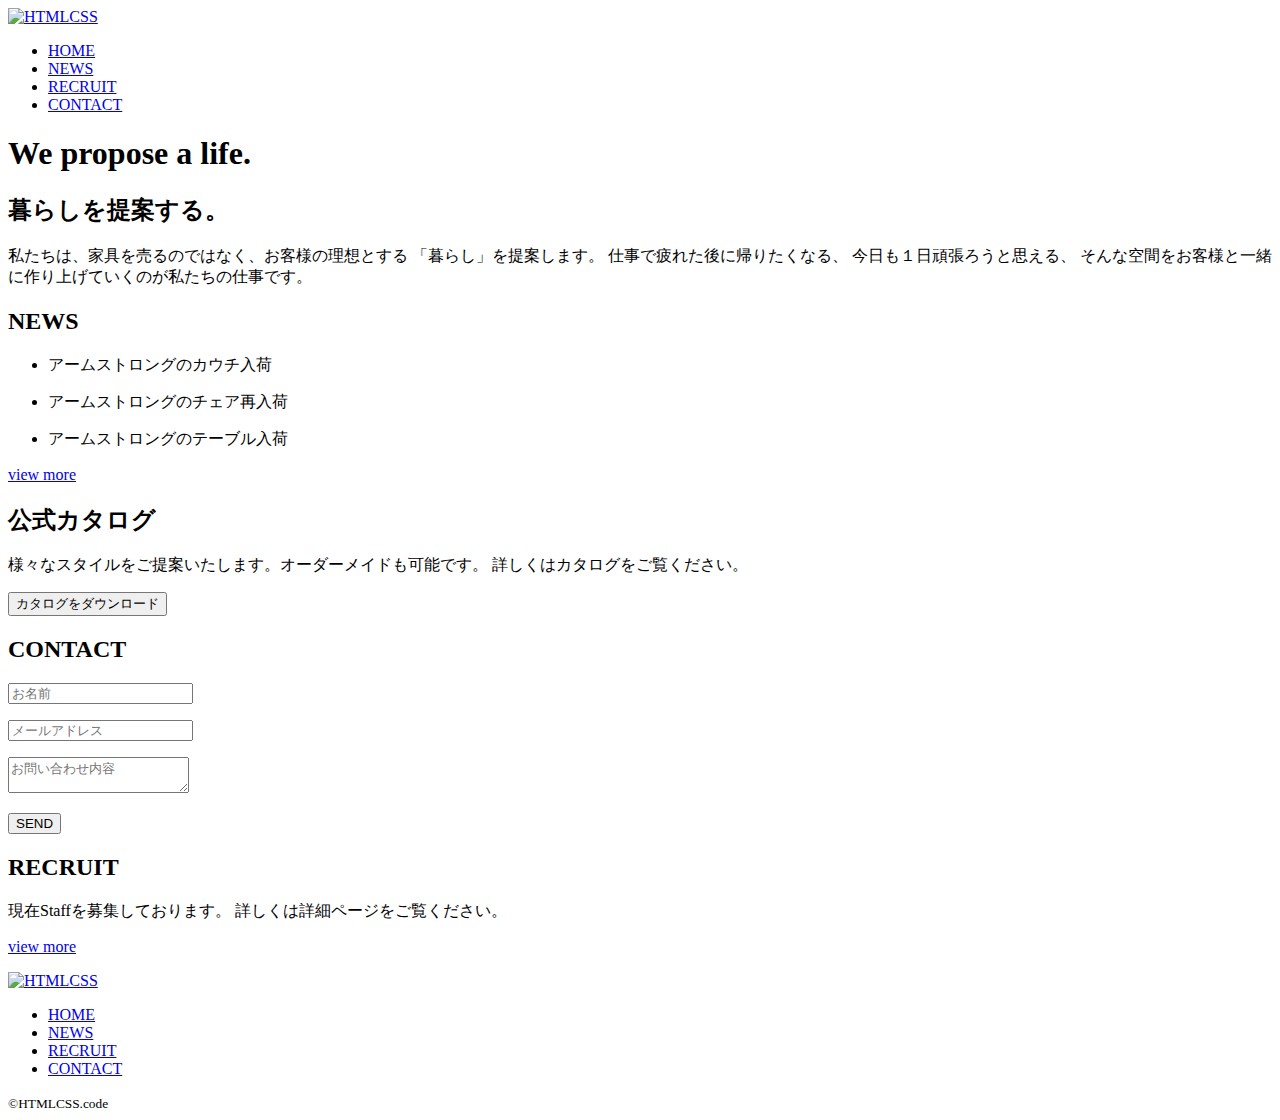
==== kaguya/index.html @ a5794cd5 "h1を含むsectionの追加、classの追加" ====
<!DOCTYPE html>
<html lang="ja">

<head>
    <meta charset="UTF-8">
    <meta name="viewport" content="width=device-width, initial-scale=1.0">
    <meta name="description" content="HTMLCSS、Homeページ、We propose a life.暮らしを提案する。">
    <title>家具屋-Home</title>
    <link rel="stylesheet" href="reset.css">
    <link rel="stylesheet" href="style.css">
    <link href="https://fonts.googleapis.com/css2?family=Noto+Sans+JP:wght@100;300;400;500;700;900&display=swap"
        rel="stylesheet">
</head>

<body>
    <header>
        <div class="header">
            <a href="index.html"><img src="images/logo_header.png" alt="HTMLCSS"
                    srcset="images/logo_header.png 1x, images/logo_header@2x.png 2x"></a>
            <ul>
                <li class="here"><a href="index.html">HOME</a></li>
                <li><a href="news/index.html">NEWS</a></li>
                <li><a href="recruit/index.html">RECRUIT</a></li>
                <li><a href="contact/index.html">CONTACT</a></li>
            </ul>
        </div><!-- /.header -->
    </header>
    <main class="home-main">
        <section class="container">
            <h1 class="home-title">We propose a life.</h1>
            <div class="home-div-main">
                <section class="concept home-section">
                    <h2>暮らしを提案する。</h2>
                    <p>
                        私たちは、家具を売るのではなく、お客様の理想とする
                        「暮らし」を提案します。
                        仕事で疲れた後に帰りたくなる、
                        今日も１日頑張ろうと思える、
                        そんな空間をお客様と一緒に作り上げていくのが私たちの仕事です。
                    </p>
                </section>
                <section class="news home-section">
                    <h2>NEWS</h2>
                    <ul>
                        <li class="couch">
                            <p>アームストロングのカウチ入荷</p>
                        </li>
                        <li class="sofa">
                            <p>アームストロングのチェア再入荷</p>
                        </li>
                        <li class="table">
                            <p>アームストロングのテーブル入荷</p>
                        </li>
                    </ul>
                    <p class="view"><a href="news/index.html">view more</a></p>
                </section>
                <section class="catalog home-section">
                    <h2>公式カタログ</h2>
                    <p>
                        様々なスタイルをご提案いたします。オーダーメイドも可能です。
                        詳しくはカタログをご覧ください。
                    </p>
                    <button class="btn download">カタログをダウンロード</button>
                </section>
                <section class="contact home-section">
                    <h2>CONTACT</h2>
                    <form action="#" method="post">
                        <p><input type="text" name="name" placeholder="お名前" class="input input-1line"></p>
                        <p><input type="email" name="email" placeholder="メールアドレス" class="input input-1line"></p>
                        <p><textarea name="comment" id="comment" placeholder="お問い合わせ内容"
                                class="input textarea"></textarea></p>
                        <p><input type="submit" name="submit" value="SEND" class="btn input-send"></p>
                    </form>
                </section>
                <section class="recruit home-section">
                    <h2>RECRUIT</h2>
                    <p>
                        現在Staffを募集しております。
                        詳しくは詳細ページをご覧ください。
                    </p>
                    <p class="view"><a href="recruit/index.html">view more</a></p>
                </section>
            </div><!-- /.main -->
        </section>
    </main>
    <footer>
        <div class="footer">
            <div class="footer-inner">
                <a href="index.html"><img src="images/logo_footer.png" alt="HTMLCSS"
                        srcset="images/logo_footer.png 1x, images/logo_footer@2x.png 2x"></a>
                <ul>
                    <li><a href="index.html">HOME</a></li>
                    <li><a href="news/index.html">NEWS</a></li>
                    <li><a href="recruit/index.html">RECRUIT</a></li>
                    <li><a href="contact/index.html">CONTACT</a></li>
                </ul>
            </div>
            <div class="copyright">
                <small>&copy;HTMLCSS.code</small>
            </div>
        </div><!-- /.footer -->
    </footer>
</body>

</html>
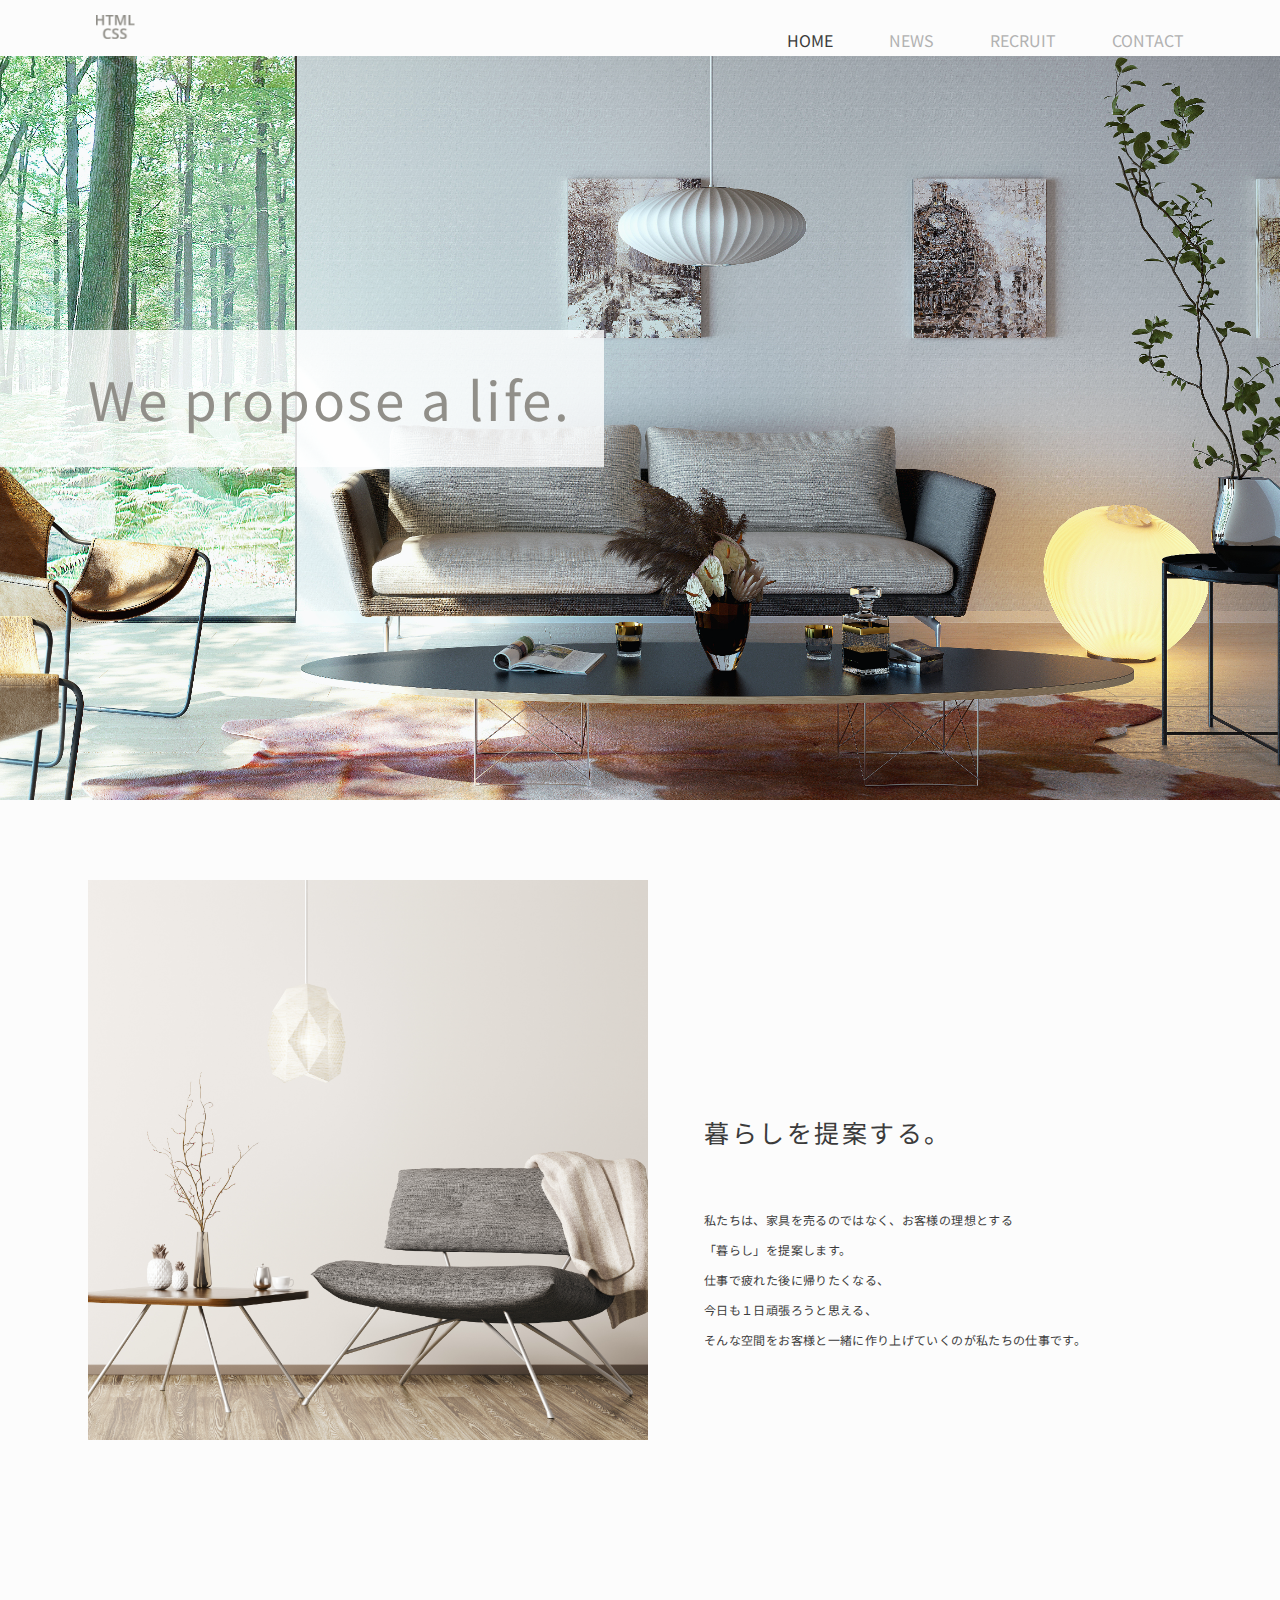
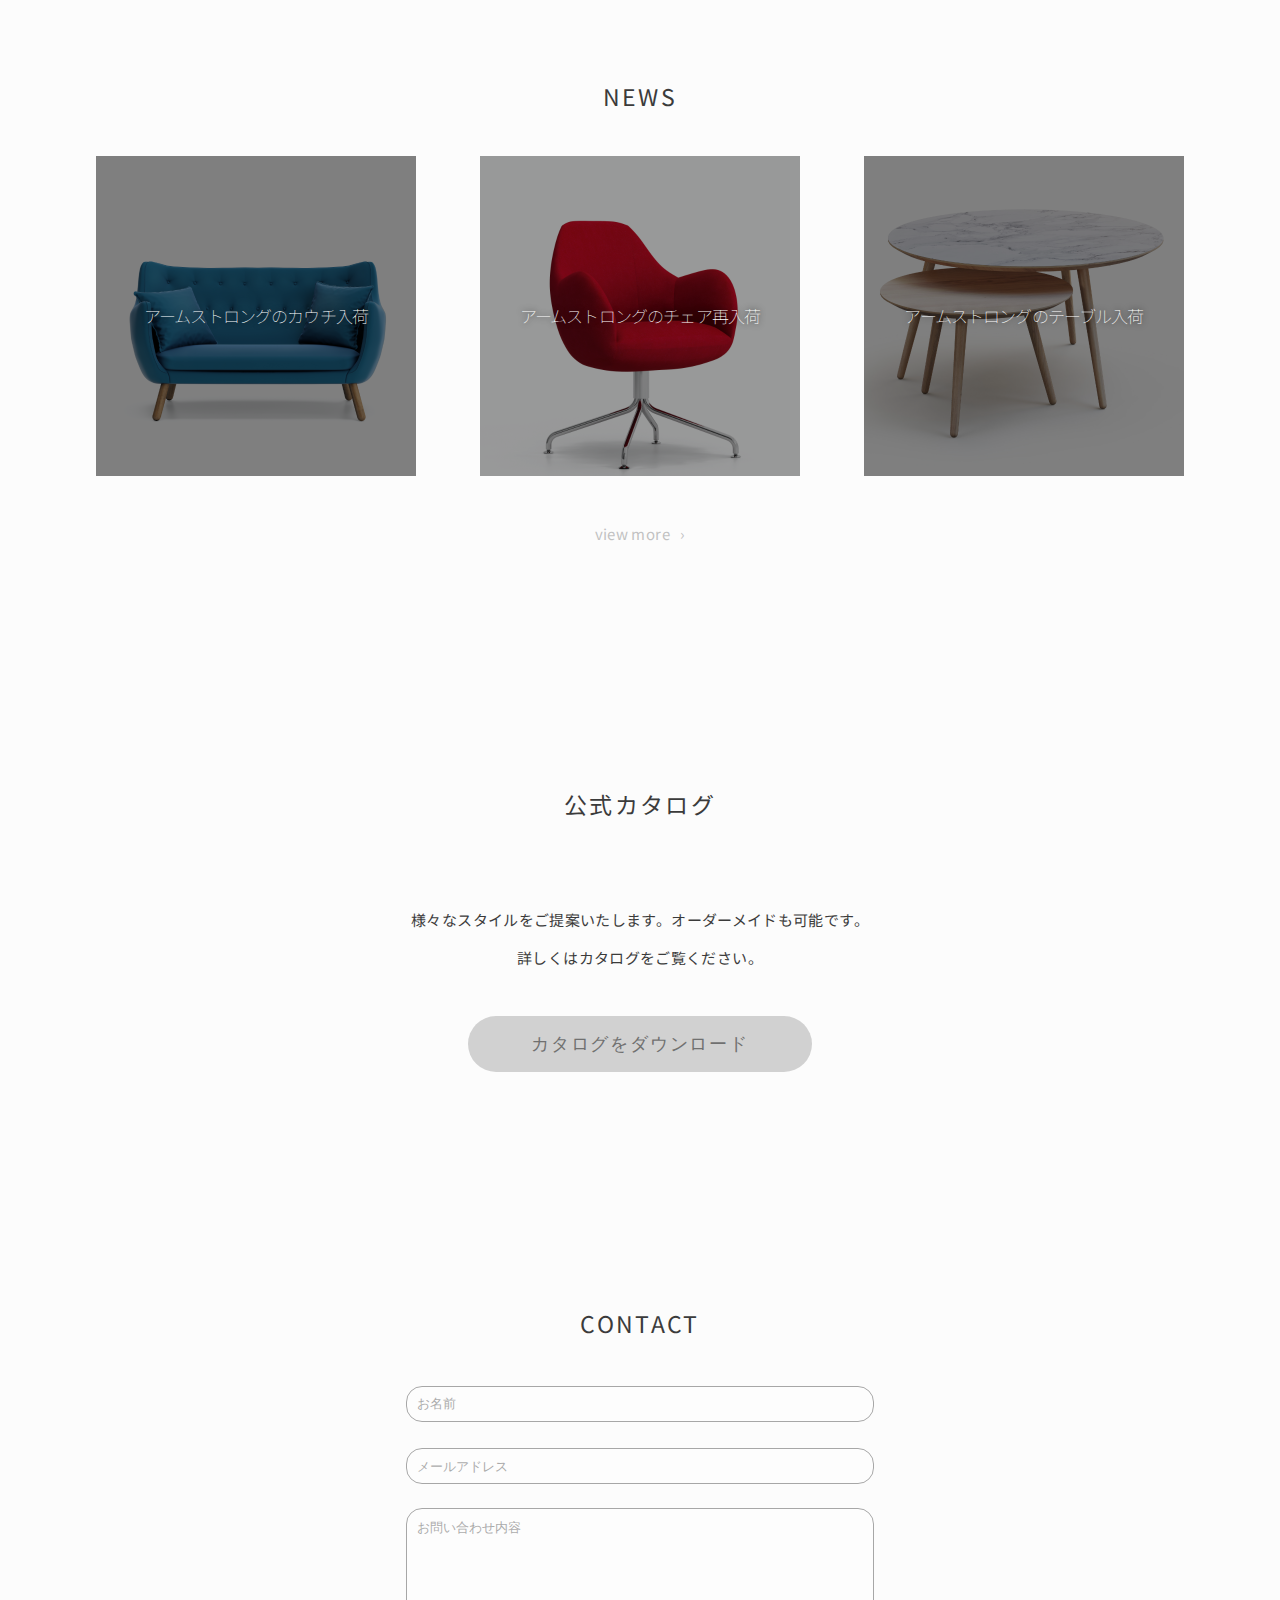
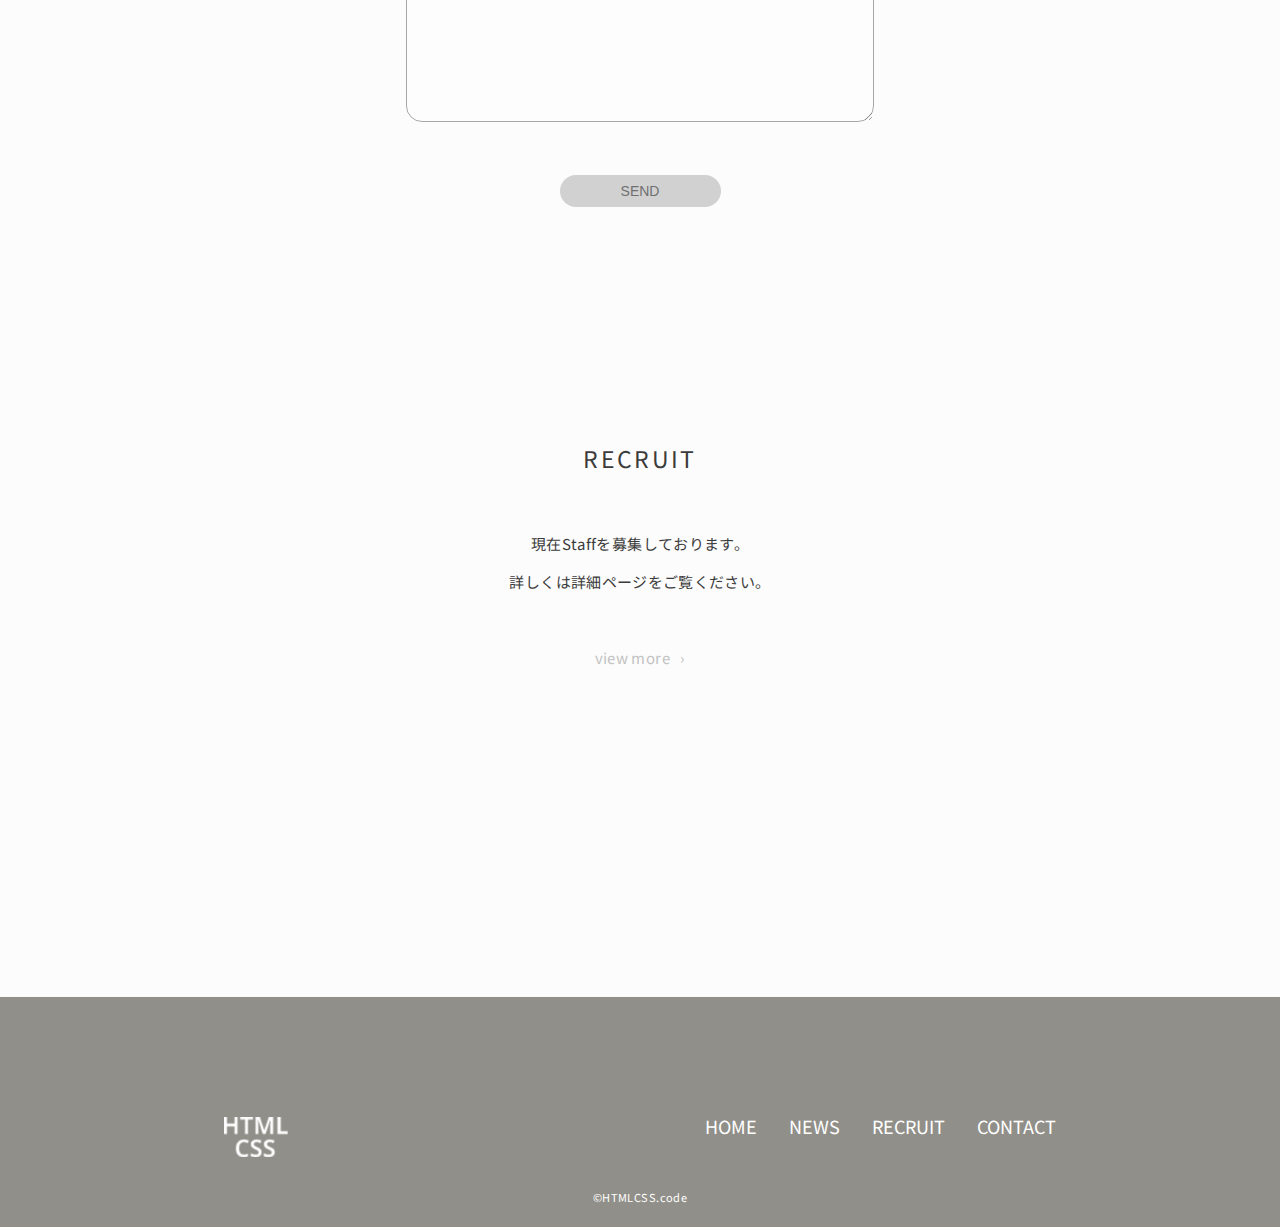
==== commit 5faff848: "btnのhober追加、sectionタグの変更" ====
--- a/kaguya/index.html
+++ b/kaguya/index.html
@@ -2,21 +2,21 @@
 <html lang="ja">
 
 <head>
-    <meta charset="UTF-8">
-    <meta name="viewport" content="width=device-width, initial-scale=1.0">
-    <meta name="description" content="HTMLCSS、Homeページ、We propose a life.暮らしを提案する。">
+    <meta charset="UTF-8"/>
+    <meta name="viewport" content="width=device-width, initial-scale=1.0" />
+    <meta name="description" content="HTMLCSS、Homeページ、We propose a life.暮らしを提案する。" />
     <title>家具屋-Home</title>
-    <link rel="stylesheet" href="reset.css">
-    <link rel="stylesheet" href="style.css">
+    <link rel="stylesheet" href="reset.css" />
+    <link rel="stylesheet" href="style.css" />
     <link href="https://fonts.googleapis.com/css2?family=Noto+Sans+JP:wght@100;300;400;500;700;900&display=swap"
-        rel="stylesheet">
+        rel="stylesheet" />
 </head>
 
 <body>
     <header>
         <div class="header">
             <a href="index.html"><img src="images/logo_header.png" alt="HTMLCSS"
-                    srcset="images/logo_header.png 1x, images/logo_header@2x.png 2x"></a>
+                    srcset="images/logo_header.png 1x, images/logo_header@2x.png 2x" /></a>
             <ul>
                 <li class="here"><a href="index.html">HOME</a></li>
                 <li><a href="news/index.html">NEWS</a></li>
@@ -25,8 +25,8 @@
             </ul>
         </div><!-- /.header -->
     </header>
-    <main class="home-main">
-        <section class="container">
+    <main class="main home-main">
+        <div class="container">
             <h1 class="home-title">We propose a life.</h1>
             <div class="home-div-main">
                 <section class="concept home-section">
@@ -45,7 +45,7 @@
                         <li class="couch">
                             <p>アームストロングのカウチ入荷</p>
                         </li>
-                        <li class="sofa">
+                        <li class="chair">
                             <p>アームストロングのチェア再入荷</p>
                         </li>
                         <li class="table">
@@ -65,11 +65,11 @@
                 <section class="contact home-section">
                     <h2>CONTACT</h2>
                     <form action="#" method="post">
-                        <p><input type="text" name="name" placeholder="お名前" class="input input-1line"></p>
-                        <p><input type="email" name="email" placeholder="メールアドレス" class="input input-1line"></p>
+                        <p><input type="text" name="name" placeholder="お名前" class="input input-1line" /></p>
+                        <p><input type="email" name="email" placeholder="メールアドレス" class="input input-1line" /></p>
                         <p><textarea name="comment" id="comment" placeholder="お問い合わせ内容"
                                 class="input textarea"></textarea></p>
-                        <p><input type="submit" name="submit" value="SEND" class="btn input-send"></p>
+                        <p><input type="submit" name="submit" value="SEND" class="btn input-send" /></p>
                     </form>
                 </section>
                 <section class="recruit home-section">
@@ -81,13 +81,13 @@
                     <p class="view"><a href="recruit/index.html">view more</a></p>
                 </section>
             </div><!-- /.main -->
-        </section>
+        </div>
     </main>
     <footer>
         <div class="footer">
             <div class="footer-inner">
                 <a href="index.html"><img src="images/logo_footer.png" alt="HTMLCSS"
-                        srcset="images/logo_footer.png 1x, images/logo_footer@2x.png 2x"></a>
+                        srcset="images/logo_footer.png 1x, images/logo_footer@2x.png 2x" /></a>
                 <ul>
                     <li><a href="index.html">HOME</a></li>
                     <li><a href="news/index.html">NEWS</a></li>
--- a/kaguya/style.css
+++ b/kaguya/style.css
@@ -0,0 +1,223 @@
+@charset "utf-8";
+
+html body {
+    font-family: 'Noto Sans JP', sans-serif;
+    background-color: #fcfcfc;
+    color: #3B3B3B;
+}
+main h2 {
+    font-size: 23px;
+    letter-spacing: 2.3px;
+    text-align: center;
+    padding-bottom: 48px;
+}
+a{
+    text-decoration: none;
+    color: #3B3B3B;
+}
+.home-main p {
+    font-size: 15px;
+    letter-spacing: 0.36px;
+    line-height: 2.5em;
+    white-space: pre-line;
+    text-align: center;
+}
+.btn {
+    margin: 0 auto;
+    display: block;
+    margin-top: 40px;
+    background: #D1D1D1;
+    border-radius: 40px;
+    color: #707070;
+    border: 0;
+}
+.btn:hover {
+    color: #fff;
+    background-color: #adadad;
+}
+.container {
+    padding-top: 274px;
+}
+
+/* ========== /共通 ========= */
+
+.header{
+    font-size: 16px;
+    height: 56px;
+    padding: 0 96px;
+    display: flex;
+    justify-content: space-between;
+    align-items: flex-end;
+}
+.header img {
+    padding-bottom: 16px;
+}
+.header ul {
+    display: flex;
+}
+.header li {
+    padding-left: 56px;
+    padding-bottom: 8px;
+}
+.header a {
+    color: #B2B2B2;
+}
+.here a {
+    color: #3B3B3B;
+}
+/* ====== /header ======= */
+
+.home-main {
+    background-image: url(images/home_top.png);
+    background-repeat: no-repeat;
+}
+.main {
+    max-width: 1280px;
+    margin: 0 auto;
+}
+.home-section {
+    padding-bottom: 240px;
+}
+.home-title {
+    font-size: 53px;
+    line-height: 73px;
+    color: #918f89;
+    letter-spacing: 2.65px;
+    background: rgba(255,255,255,0.8);
+    padding: 32px 32px 32px 88px;
+    display: inline-block;
+    margin-bottom: 333px;
+}
+.home-div-main{
+    padding: 80px 88px;
+}
+.concept {
+    background-image: url(images/concept.png);
+    background-size: 560px;
+    background-repeat: no-repeat;
+}
+.concept h2,
+.concept p {
+    padding-left: 616px;
+    text-align: left;
+}
+.concept h2 {
+    font-size: 25px;
+    letter-spacing: 2.5px;
+    padding-top: 240px;
+    padding-bottom: 30px;
+}
+.concept p {
+    font-size: 12px;
+    padding-bottom: 90px;
+}/* /concept */
+.news ul {
+    display: flex;
+    justify-content: center;
+}
+.news li {
+    margin: 0 32px;
+    height: 320px;
+    width: 320px;
+    box-sizing: border-box;    
+    background-size: 320px;
+}
+.couch {
+    background-image: url(images/news01.png);
+}
+.couch p {
+    background: rgba(0, 0, 0, 0.5);
+}
+.chair {
+    background-image: url(images/news02.png);
+}
+.chair p {
+    background: rgba(0, 0, 0, 0.4);
+}
+.table {
+    background-image: url(images/news03.png);
+}
+.table p {
+    background: rgba(0, 0, 0, 0.5);
+}
+.news li p {
+    color: #FFFFFF;
+    font-size: 17px;
+    font-weight: 100;
+    letter-spacing: -0.85px;
+    text-shadow: 0px 0px 6px #000000E0;
+    width: 320px;
+    line-height: 320px;
+    text-align: center;
+}
+
+.view {
+    padding-top: 39px;
+    font-size: 18px;
+    letter-spacing: 0.9px;
+    opacity: 0.3;
+}
+.view a {
+    padding-right: 10px;
+}
+.view::after{
+    content: "›";    
+}
+
+.download {
+    width: 344px;
+    height: 56px;
+    font-size: 18px;
+    letter-spacing: 1.8px;
+}
+.input {
+    width: 454px;
+    border: 1px solid #707070;
+    opacity: 0.6;
+    padding-left: 10px;
+    border-radius: 16px;
+}
+.input-1line{ 
+    height: 32px;
+    margin-bottom: 24px;
+}
+.textarea {
+    height: 200px;
+    padding-top: 10px;
+}
+.input-send {
+    width: 161px;
+    height: 32px;
+    font-size: 14px;
+}
+
+.recruit h2{
+    padding-bottom: 18px;
+}
+
+/* =========== footer ========== */
+.footer {
+    background-color: #918F89;
+    padding: 120px 224px 24px 224px;
+}
+.footer-inner {
+    display: flex;
+    justify-content: space-between;
+}
+.footer ul {
+    display: flex;
+    padding-bottom: 57px;
+}
+.footer li {
+    padding-left: 32px;
+    font-size: 18px;
+}
+.footer li > a {
+    color: #fff;
+}
+.copyright {
+    font-size: 11px;
+    letter-spacing: 0.44px;
+    text-align: center;
+    color: #fff;
+}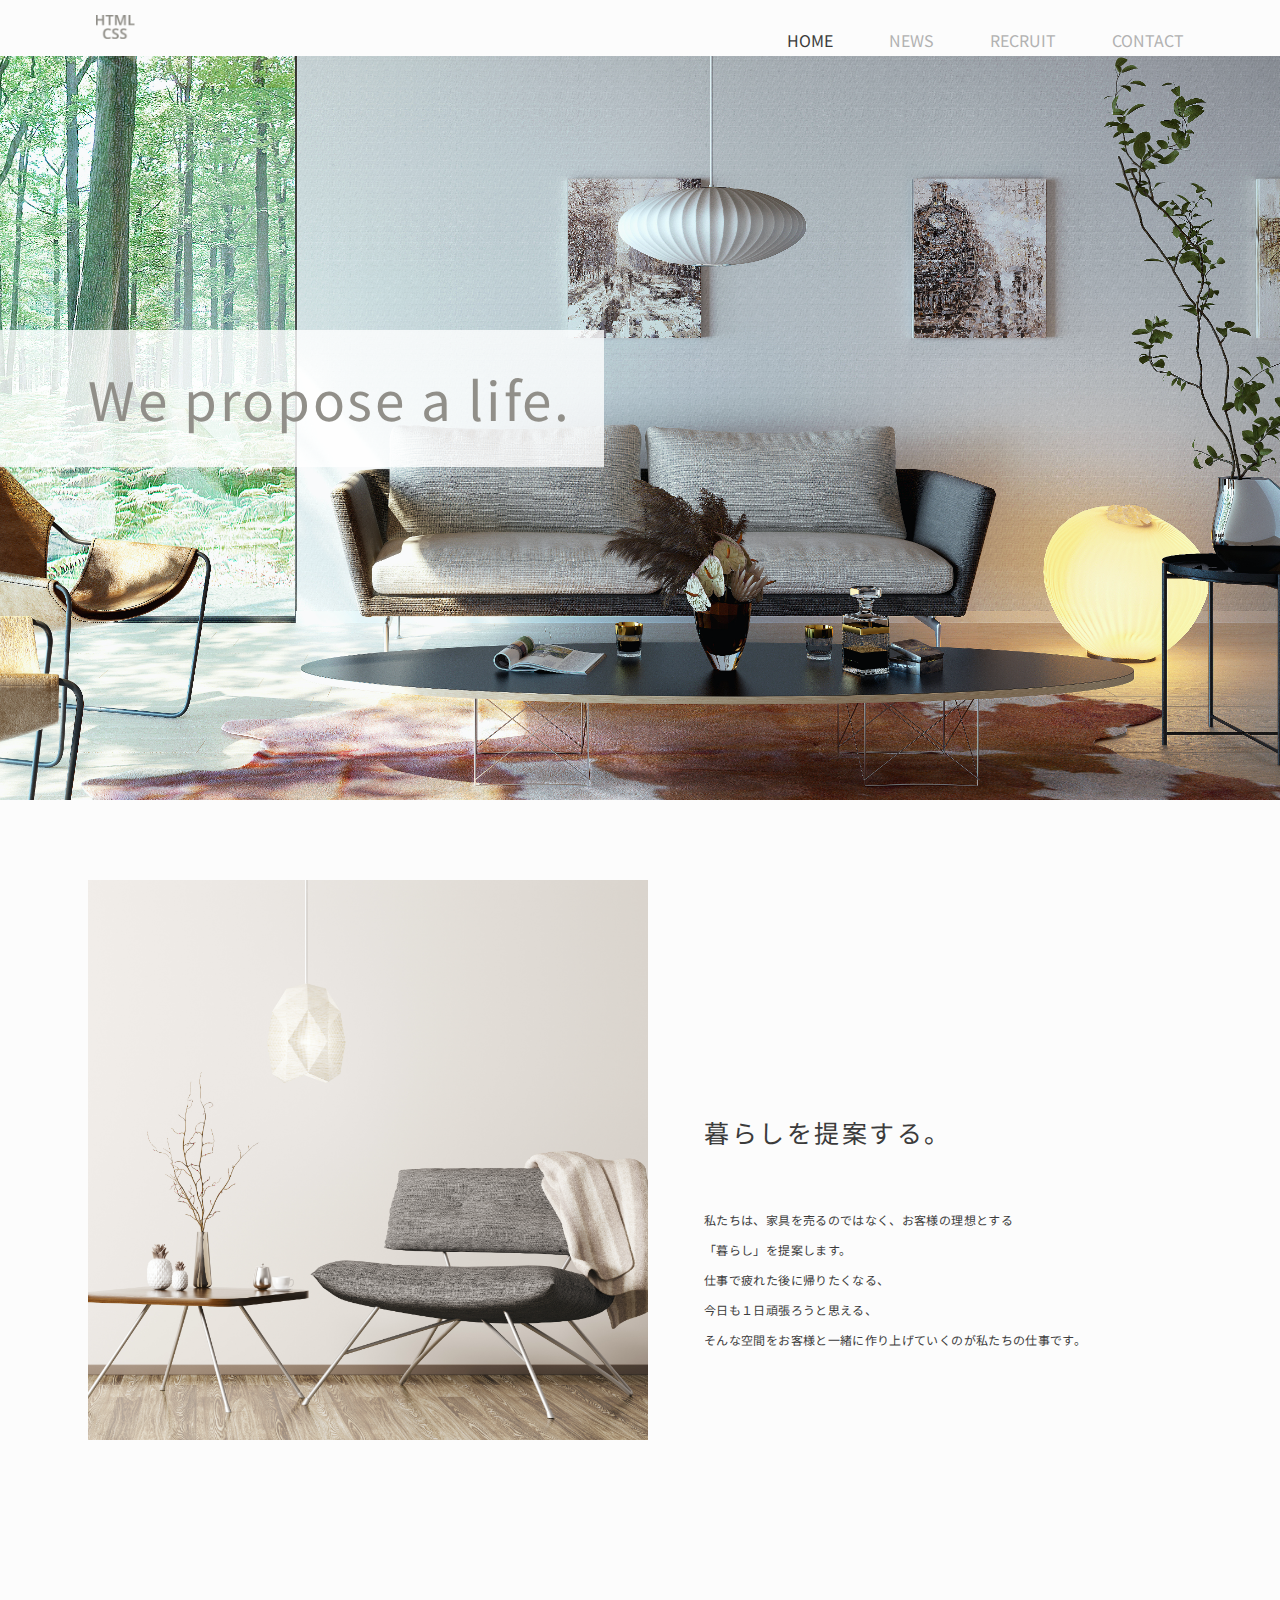
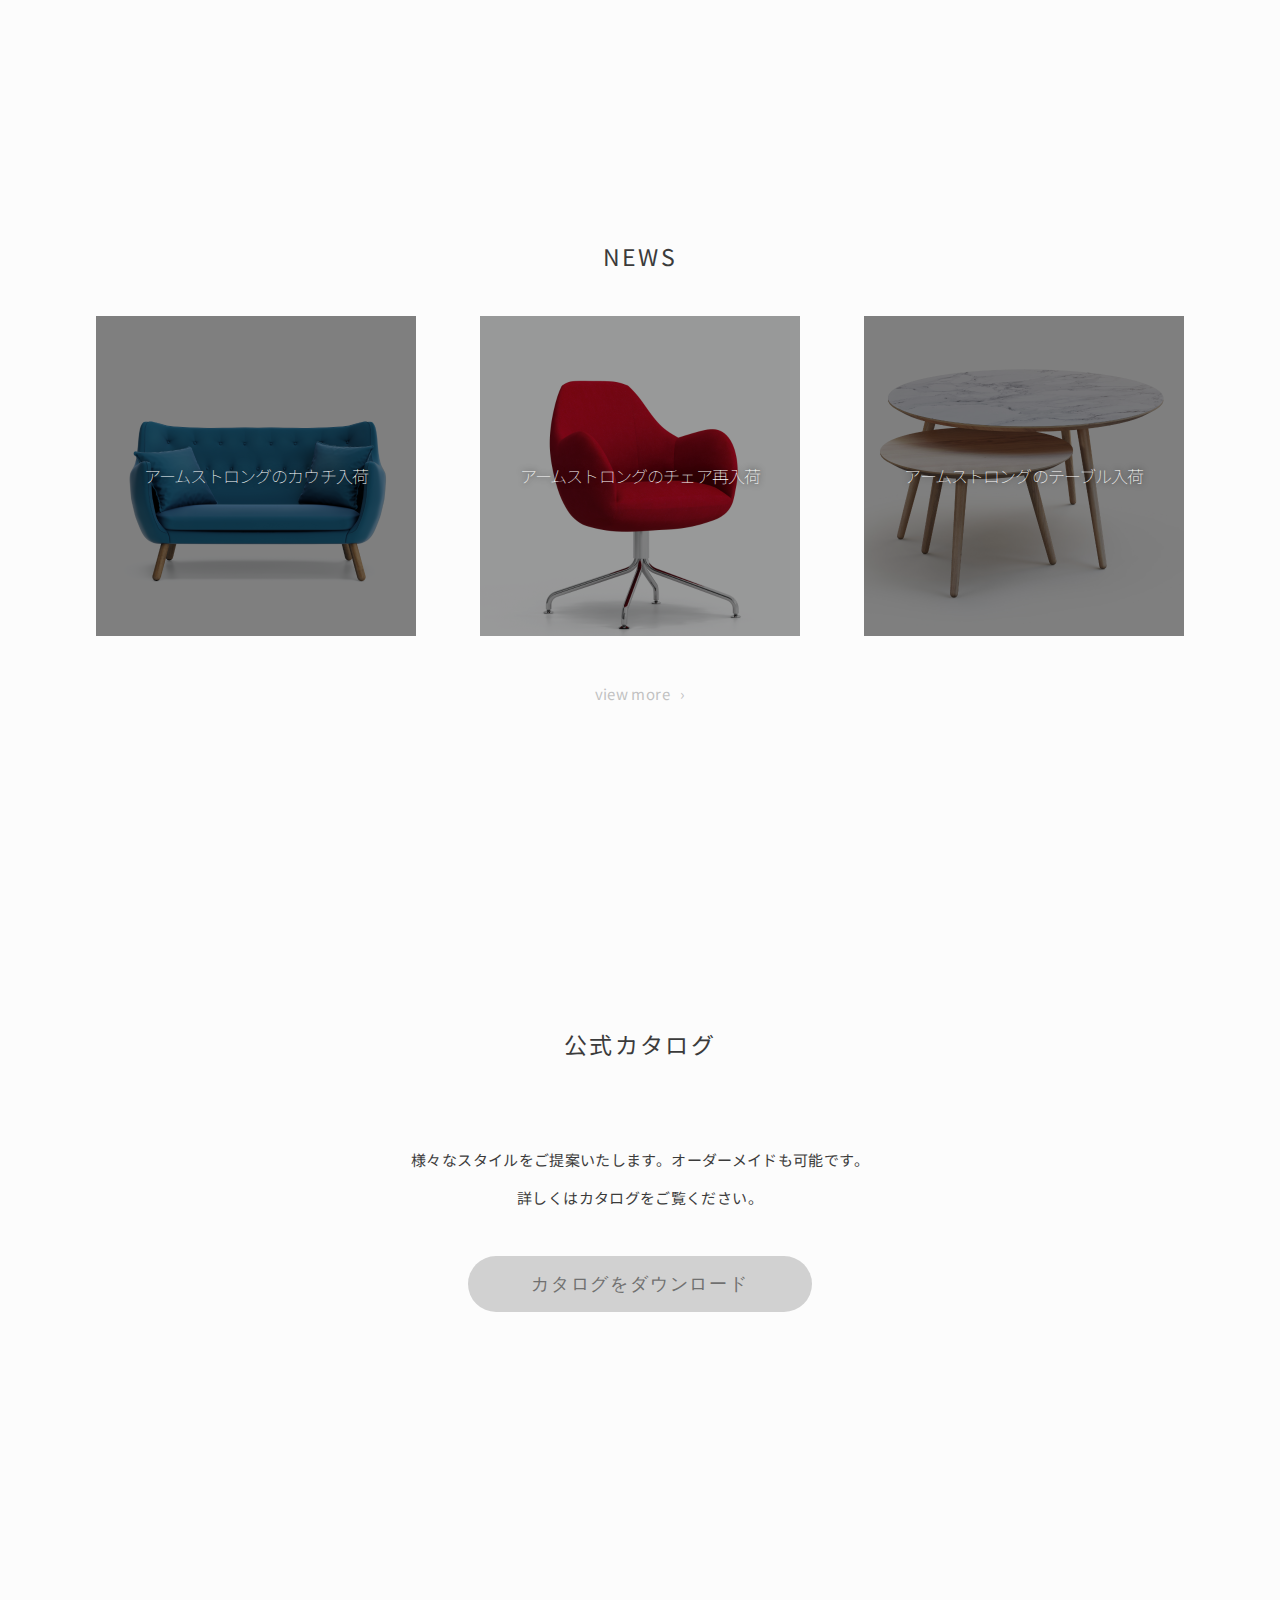
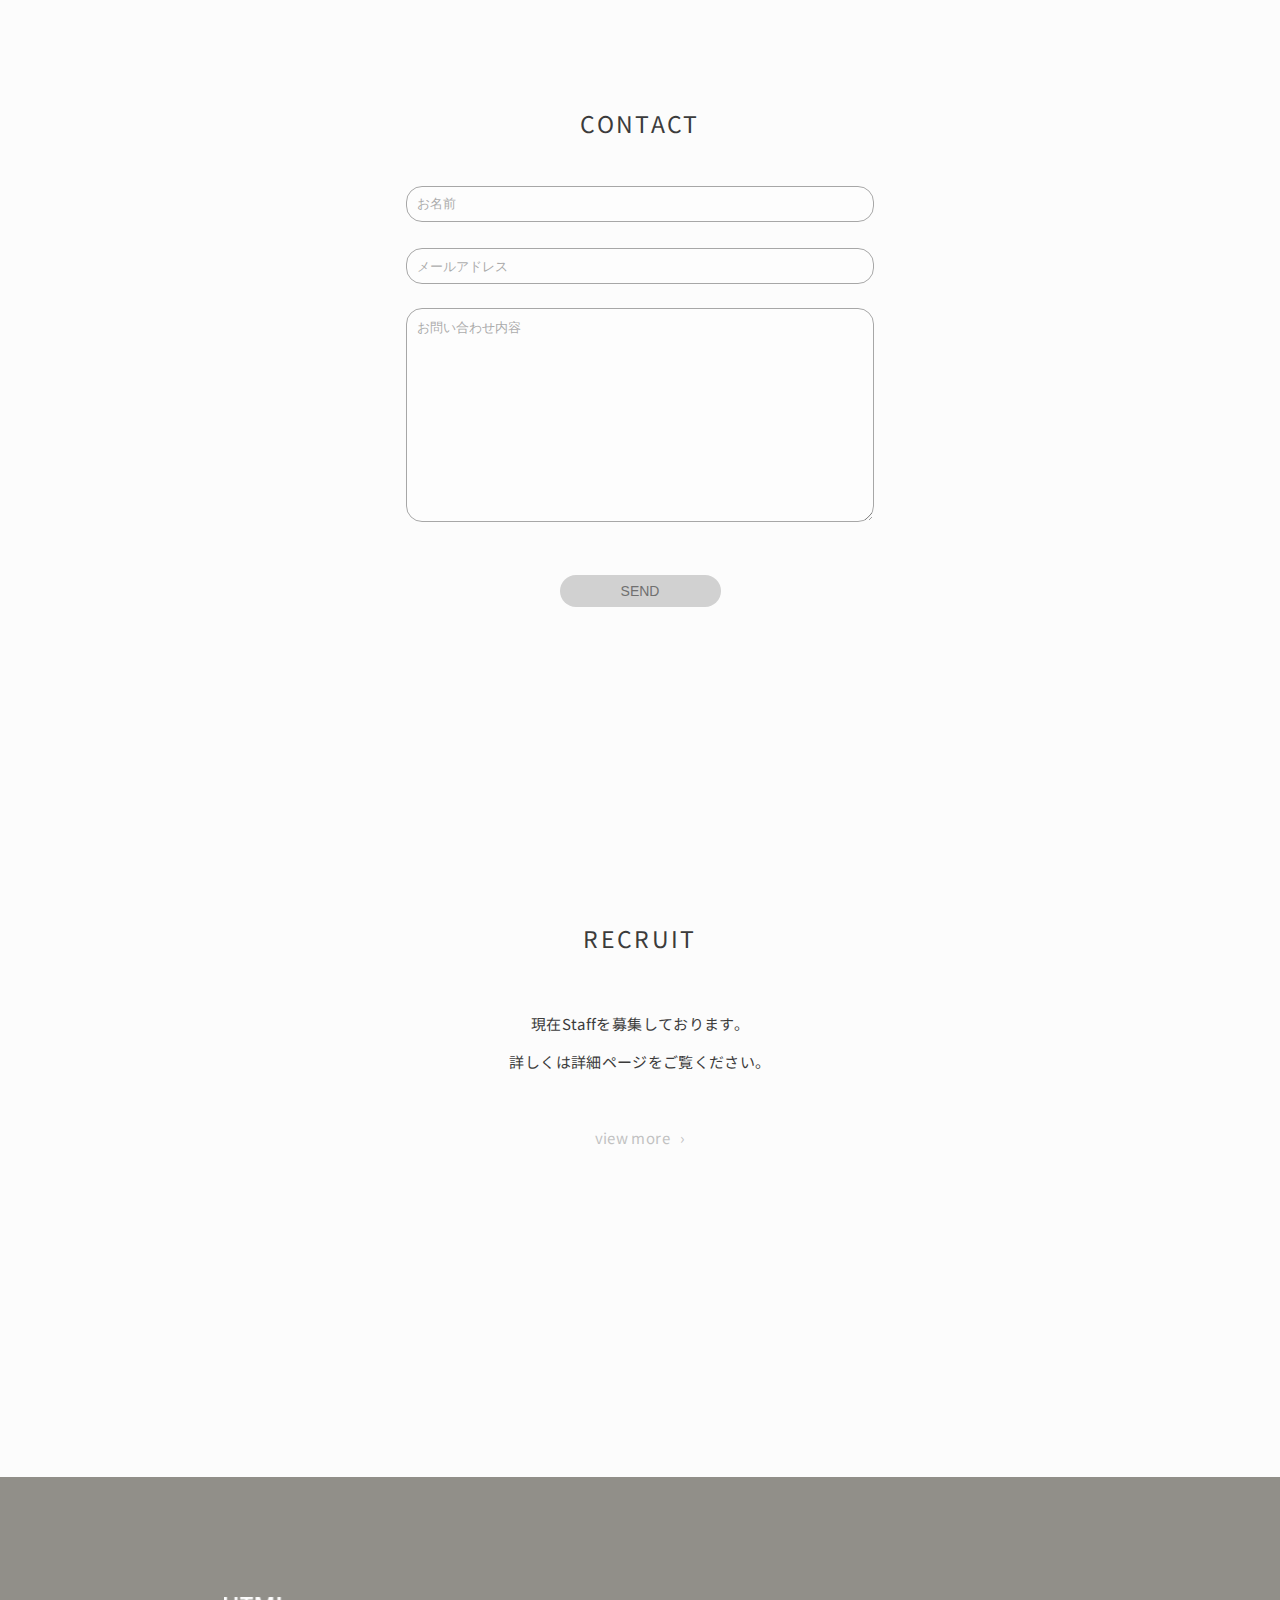
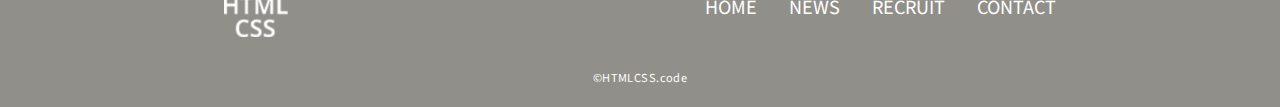
==== commit 2f6b6330: "news,recruit,contactのcss対応" ====
--- a/kaguya/index.html
+++ b/kaguya/index.html
@@ -72,7 +72,7 @@
                         <p><input type="submit" name="submit" value="SEND" class="btn input-send" /></p>
                     </form>
                 </section>
-                <section class="recruit home-section">
+                <section class="home-recruit home-section">
                     <h2>RECRUIT</h2>
                     <p>
                         現在Staffを募集しております。
--- a/kaguya/style.css
+++ b/kaguya/style.css
@@ -71,7 +71,7 @@
     background-image: url(images/home_top.png);
     background-repeat: no-repeat;
 }
-.main {
+main {
     max-width: 1280px;
     margin: 0 auto;
 }
@@ -148,7 +148,6 @@
     text-shadow: 0px 0px 6px #000000E0;
     width: 320px;
     line-height: 320px;
-    text-align: center;
 }
 
 .view {
@@ -190,8 +189,7 @@
     height: 32px;
     font-size: 14px;
 }
-
-.recruit h2{
+.home-recruit h2{
     padding-bottom: 18px;
 }
 
@@ -220,4 +218,90 @@
     letter-spacing: 0.44px;
     text-align: center;
     color: #fff;
-}+}
+
+/* ====== news,recruit,contact ===== */
+.title {
+    height: 456px;
+    font-size: 30px;
+    letter-spacing: 3px;
+    padding: 191px 959px 224px 228px;
+    box-sizing: border-box;
+    color: #918F89;
+    font-weight: 300;
+}
+.news-title {
+    background-image: url(images/news_top.png);
+}
+.recruit-title {
+    background-image: url(images/recruit_top.png);
+}
+.contact-title {
+    background-image: url(images/contact_top.png);
+    color: #FCFCFC;
+}
+.news, .recruit, .contact {
+    text-align: center;
+    padding-top: 160px;
+    padding-bottom: 320px;
+}
+.contact > p {
+    padding-bottom: 72px;
+}
+.recruit h2 {
+    padding-bottom: 32px;
+}
+
+/* ======== recruit-table ======== */
+table {
+    border-collapse: separate;
+    border-radius: 4px;
+    margin: 0 auto;
+    width: 640px;
+}
+th,td {
+    border-bottom: 1px solid #707070;
+    border-right: 1px solid #707070;
+}
+th {
+   width: 144px;
+    background-color: #dcdbd9;
+    vertical-align: middle;
+}
+.top-left {
+        border-radius: 4px 0 0 0; 
+        border-top: 1px solid #707070;
+        border-left:  1px solid #707070;
+    }
+.top-right {
+        border-radius: 0 4px 0 0;
+        border-top: 1px solid #707070;
+    }
+.bottom-left {
+        border-radius: 0 0 0 4px;
+        border-left: 1px solid #707070;
+    }
+.bottom-right {
+        border-radius: 0 0 4px 0;
+    }
+
+td {
+    text-align: left;
+    padding-left: 48px;
+    padding-top: 16px;
+    padding-bottom: 16px;
+}
+table p {
+    font-size: 14px;
+}
+table li {
+    line-height: 23px;
+    font-size: 14px;
+}
+table p:first-of-type {
+    font-size: 16px;
+    padding-bottom: 8px;
+}
+.dot li::before {
+    content: "・";
+}
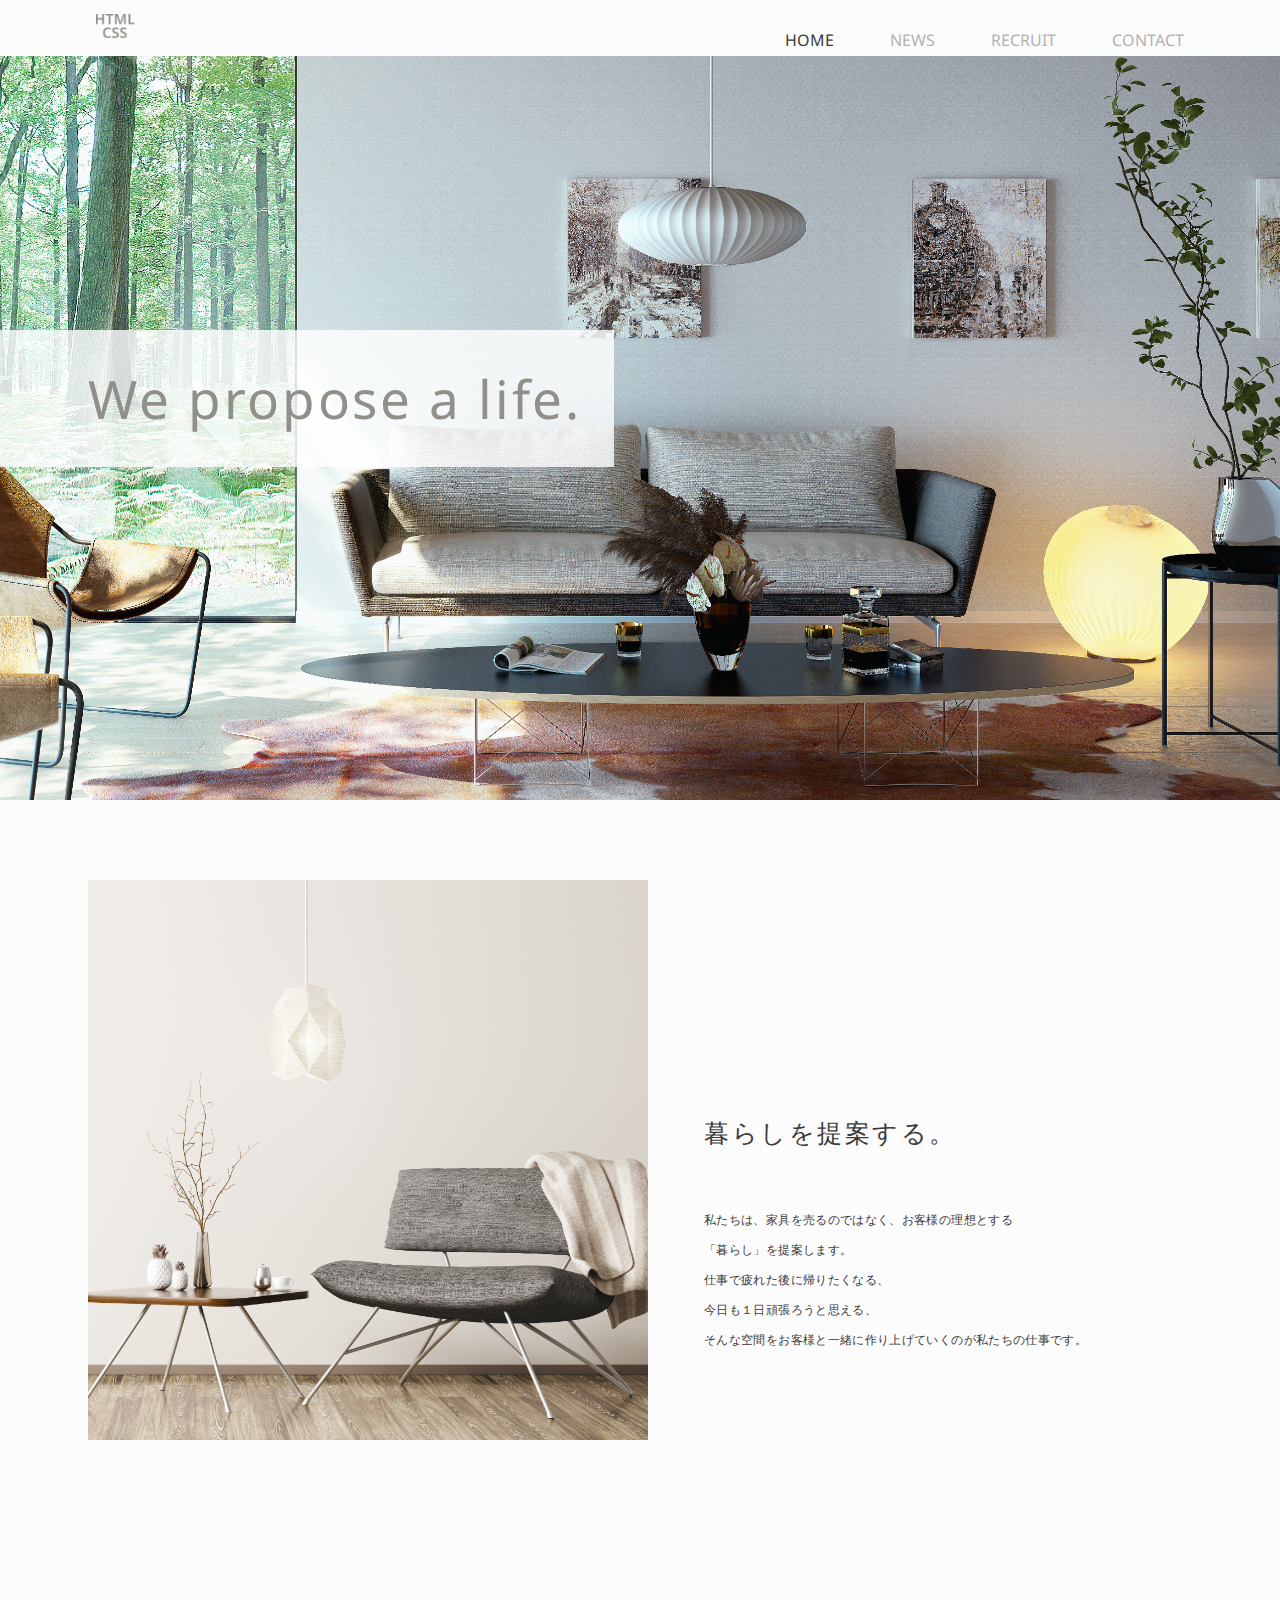
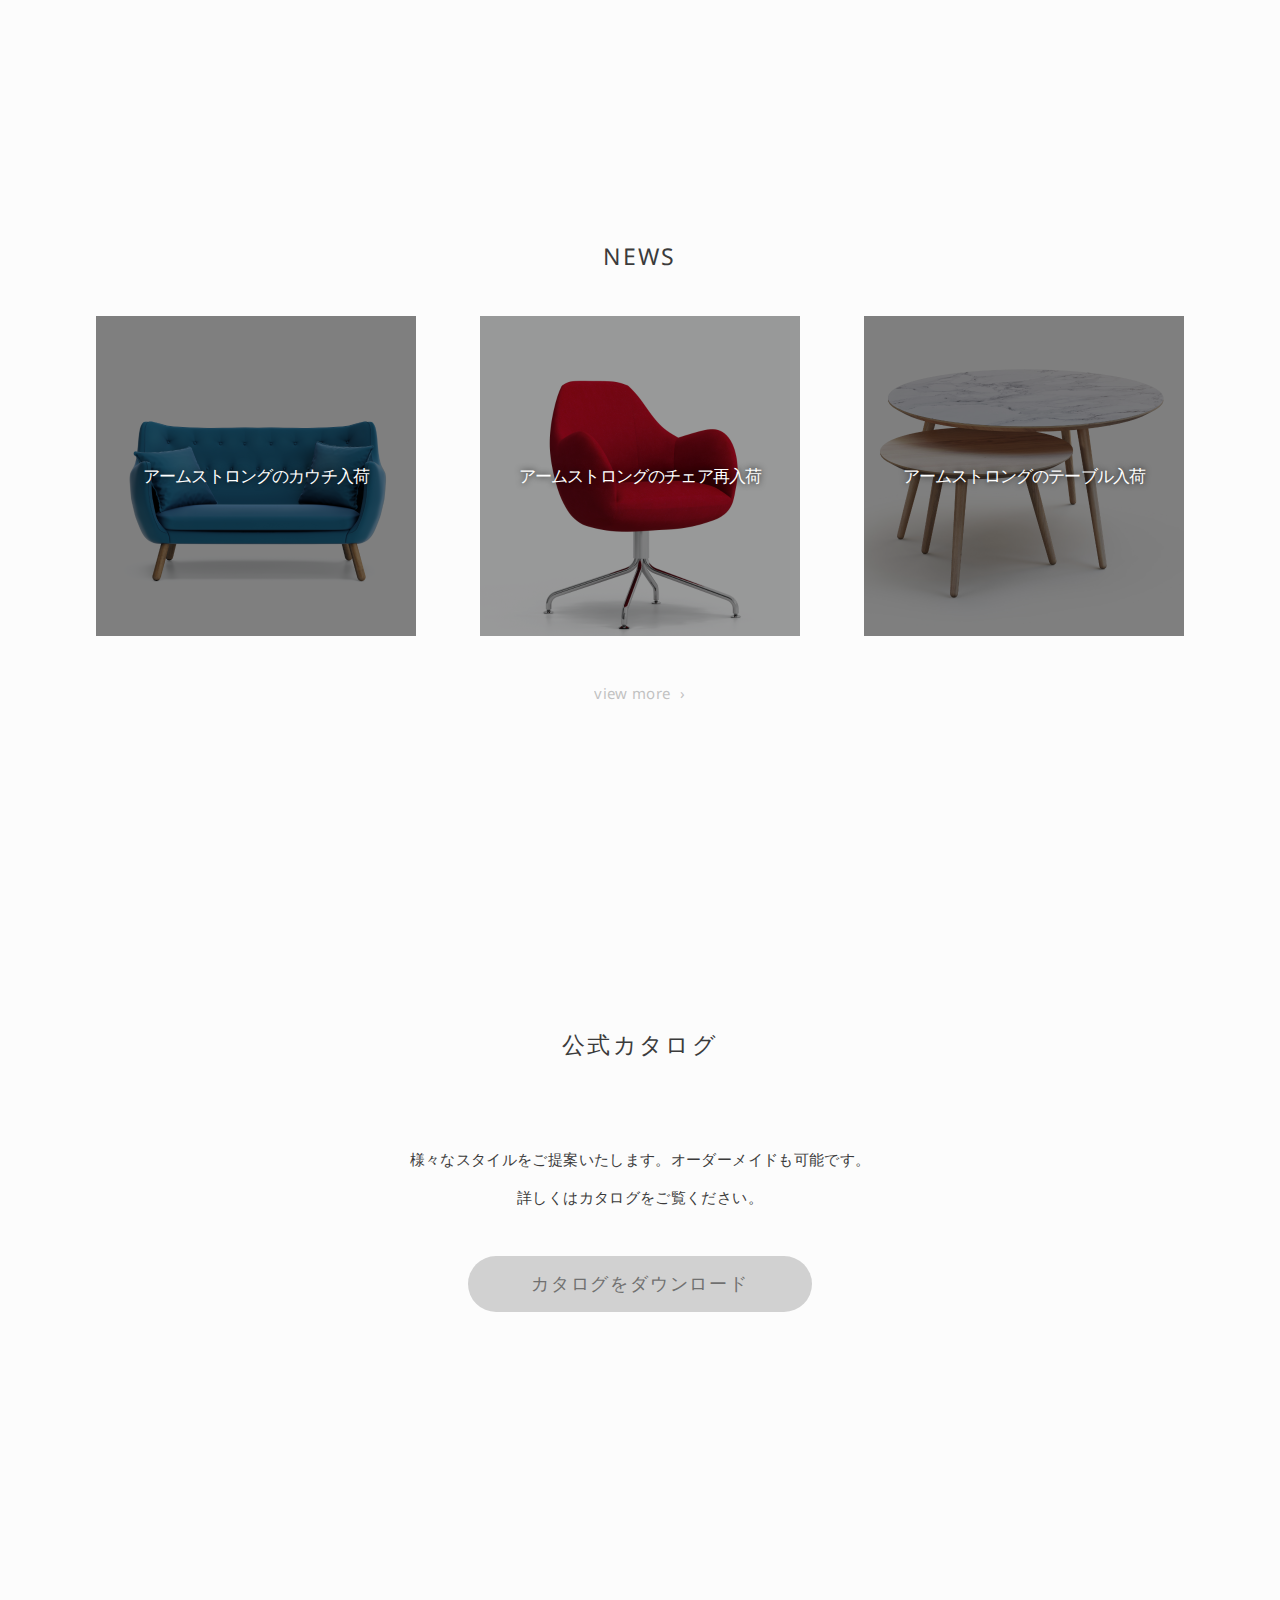
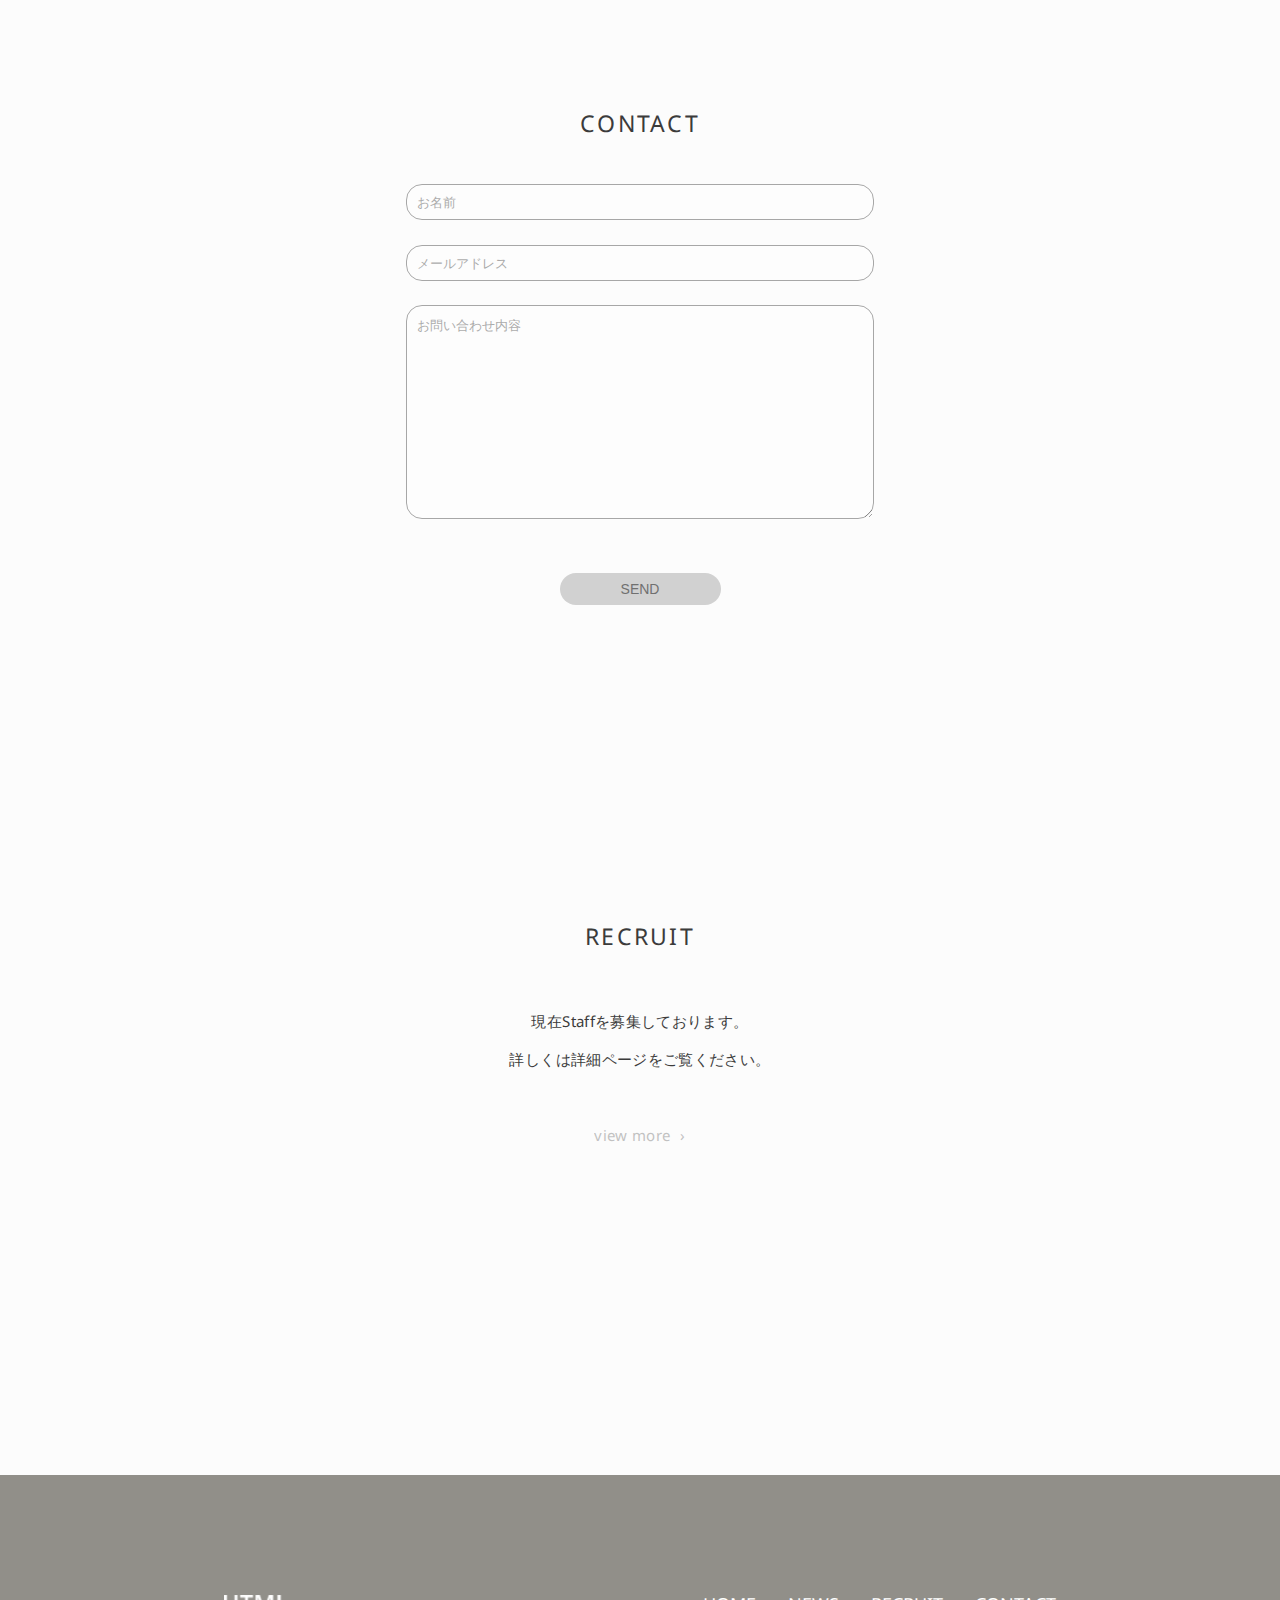
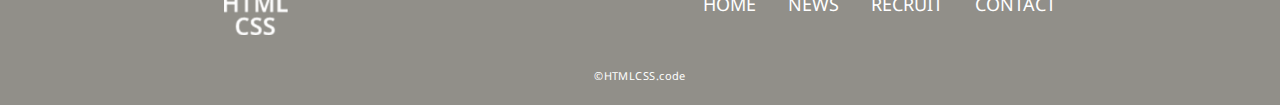
==== commit 8e99391f: "font変更、カラーコード統一" ====
--- a/kaguya/index.html
+++ b/kaguya/index.html
@@ -8,8 +8,7 @@
     <title>家具屋-Home</title>
     <link rel="stylesheet" href="reset.css" />
     <link rel="stylesheet" href="style.css" />
-    <link href="https://fonts.googleapis.com/css2?family=Noto+Sans+JP:wght@100;300;400;500;700;900&display=swap"
-        rel="stylesheet" />
+    <link href="https://fonts.googleapis.com/css2?family=Noto+Sans:ital,wght@0,400;0,700;1,400;1,700&display=swap" rel="stylesheet" />
 </head>
 
 <body>
--- a/kaguya/style.css
+++ b/kaguya/style.css
@@ -1,8 +1,8 @@
 @charset "utf-8";
 
 html body {
-    font-family: 'Noto Sans JP', sans-serif;
-    background-color: #fcfcfc;
+    font-family: 'Noto Sans', sans-serif;
+    background-color: #FCFCFC;
     color: #3B3B3B;
 }
 main h2 {
@@ -32,8 +32,8 @@
     border: 0;
 }
 .btn:hover {
-    color: #fff;
-    background-color: #adadad;
+    color: #FFFFFF;
+    background-color: #ABABAB;
 }
 .container {
     padding-top: 274px;
@@ -81,7 +81,7 @@
 .home-title {
     font-size: 53px;
     line-height: 73px;
-    color: #918f89;
+    color: #918F89;
     letter-spacing: 2.65px;
     background: rgba(255,255,255,0.8);
     padding: 32px 32px 32px 88px;
@@ -175,6 +175,7 @@
     opacity: 0.6;
     padding-left: 10px;
     border-radius: 16px;
+    font-family: "Noto Sans";
 }
 .input-1line{ 
     height: 32px;
@@ -211,13 +212,13 @@
     font-size: 18px;
 }
 .footer li > a {
-    color: #fff;
+    color: #FFFFFF;
 }
 .copyright {
     font-size: 11px;
     letter-spacing: 0.44px;
     text-align: center;
-    color: #fff;
+    color: #FFFFFF;
 }
 
 /* ====== news,recruit,contact ===== */
@@ -265,7 +266,7 @@
 }
 th {
    width: 144px;
-    background-color: #dcdbd9;
+    background-color: #DCDBD9;
     vertical-align: middle;
 }
 .top-left {
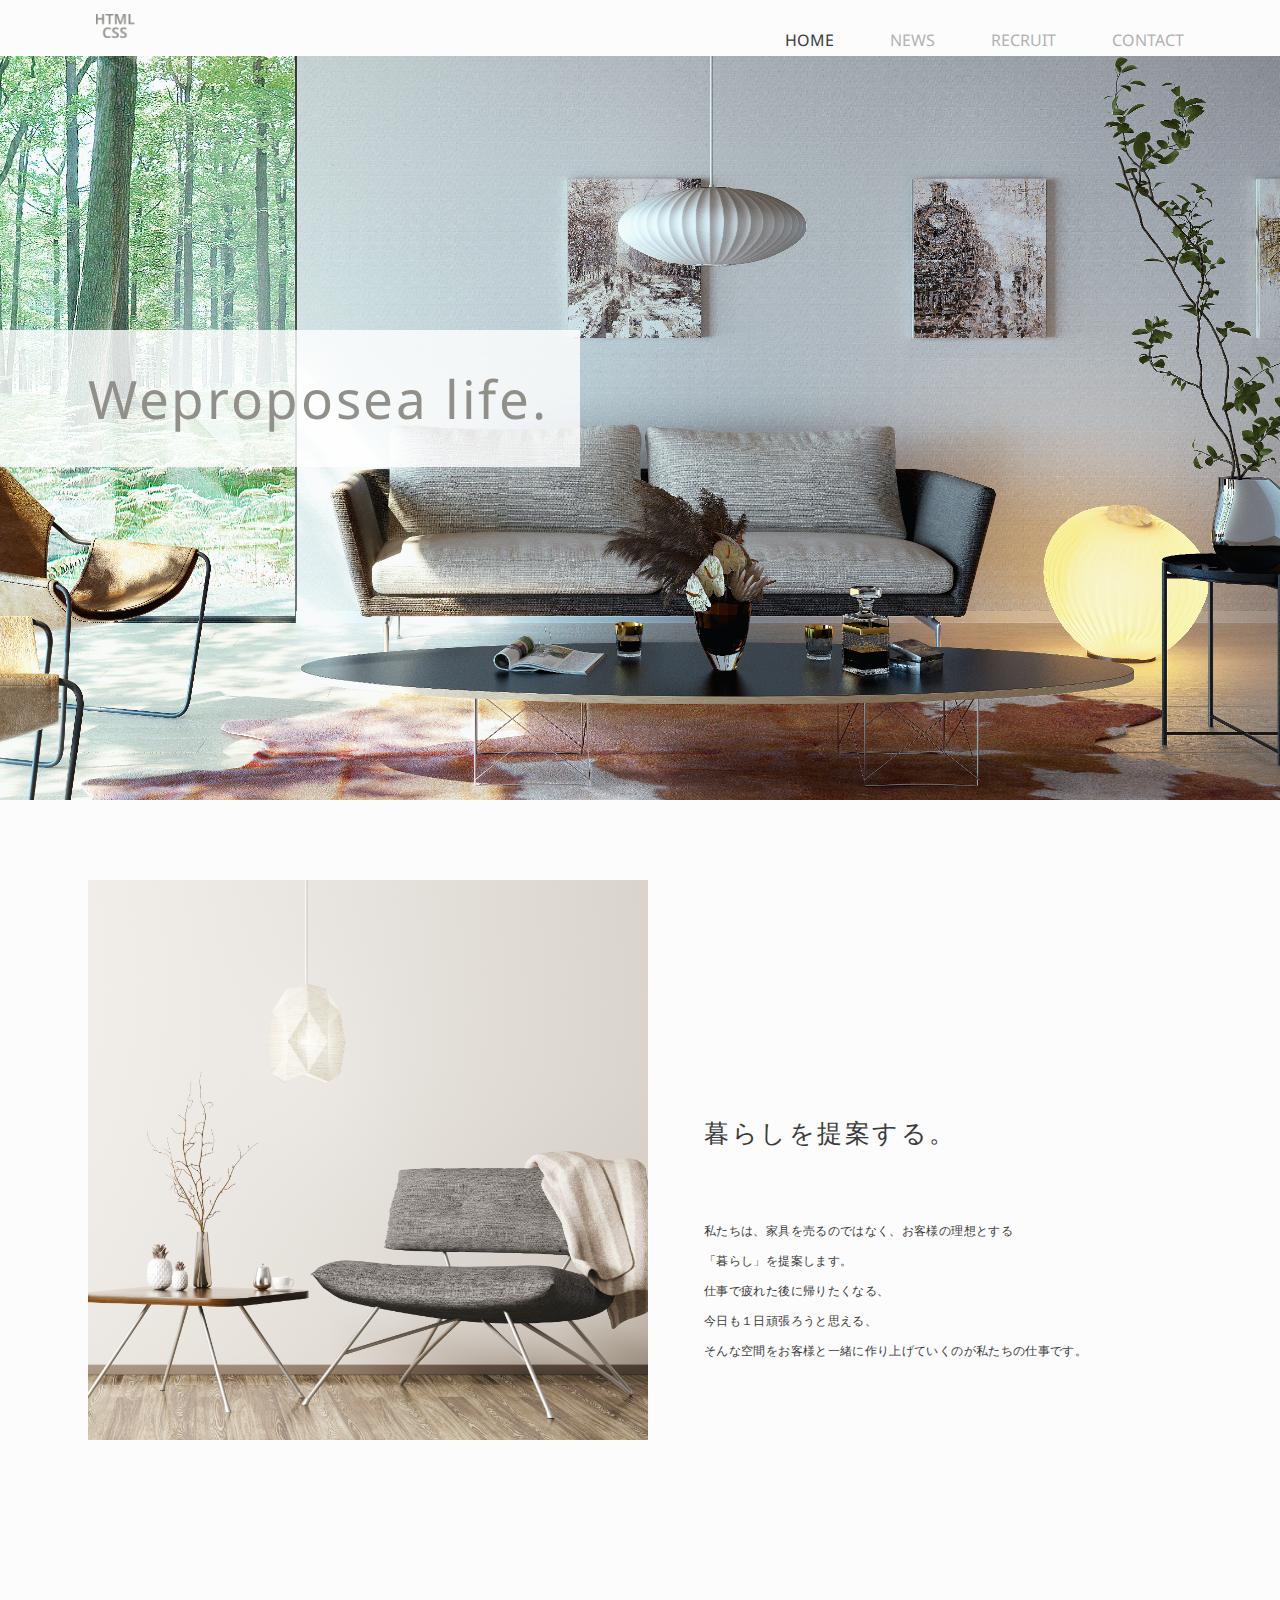
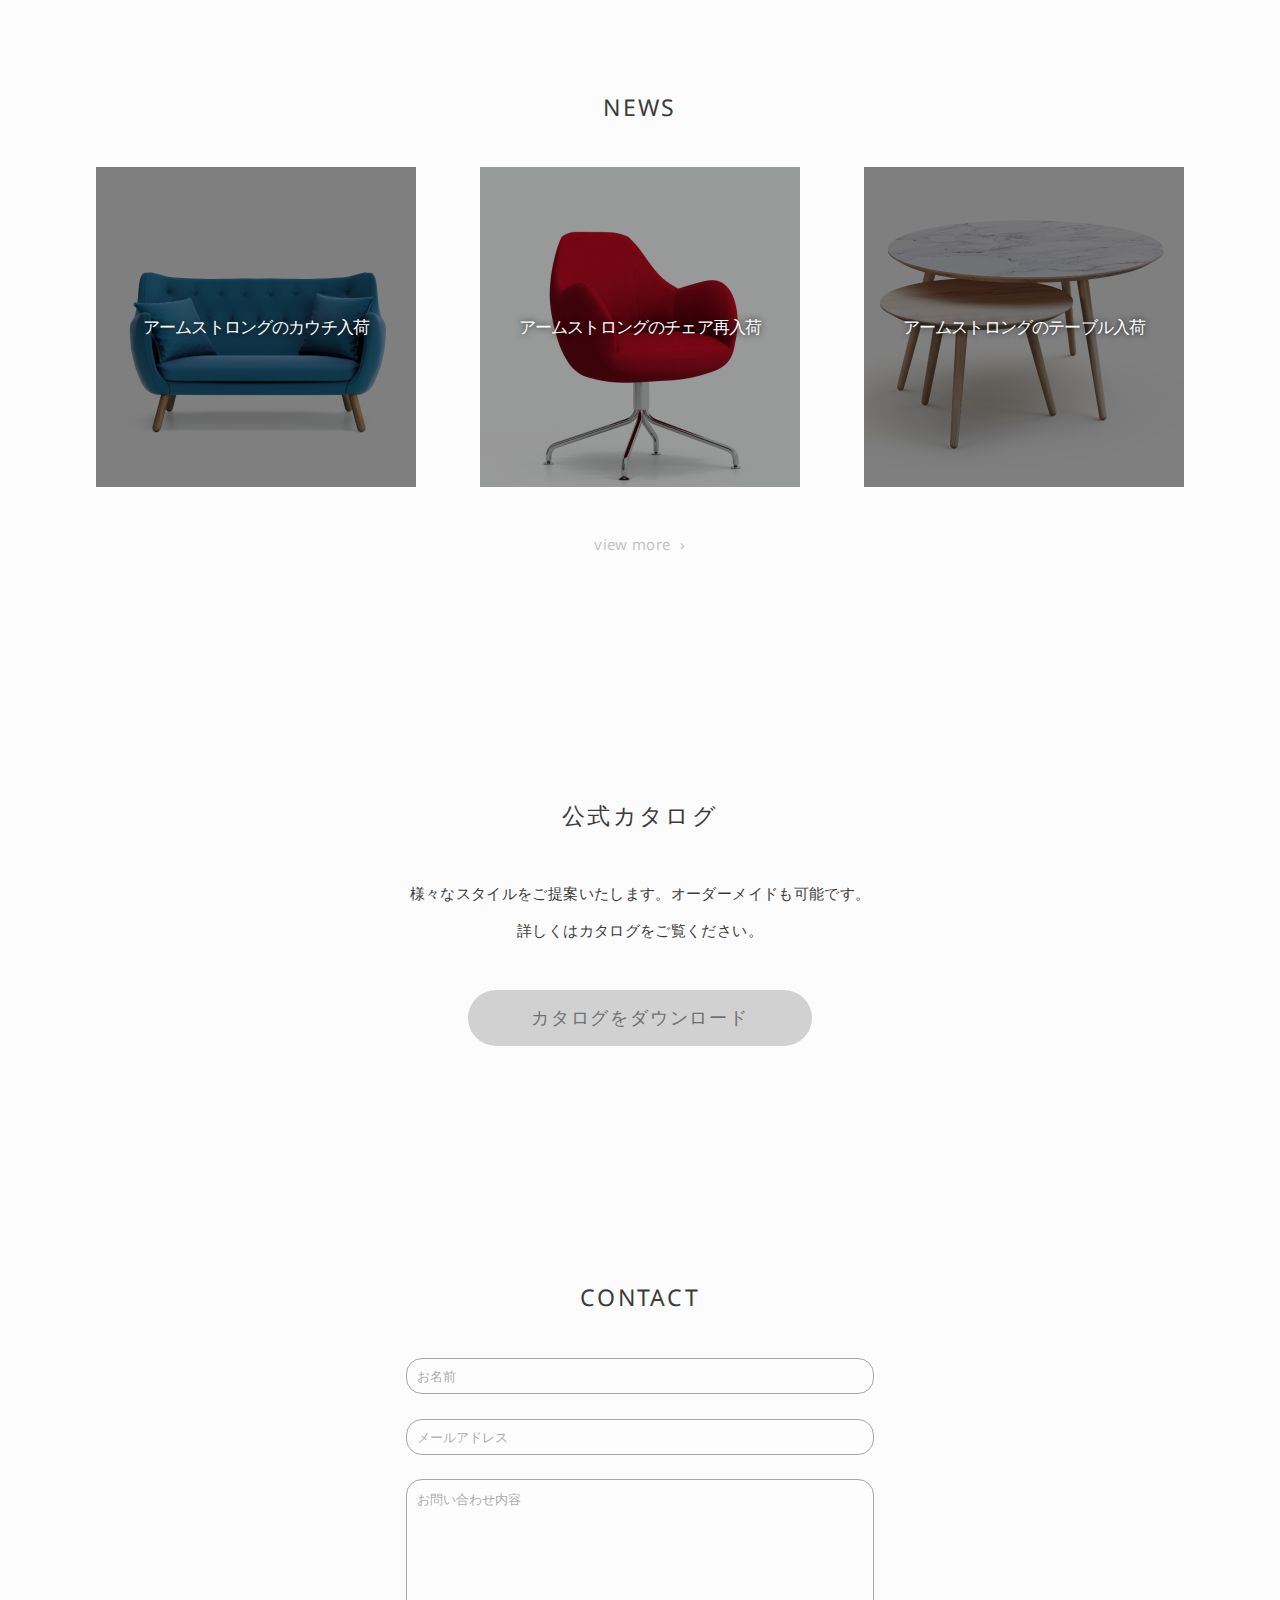
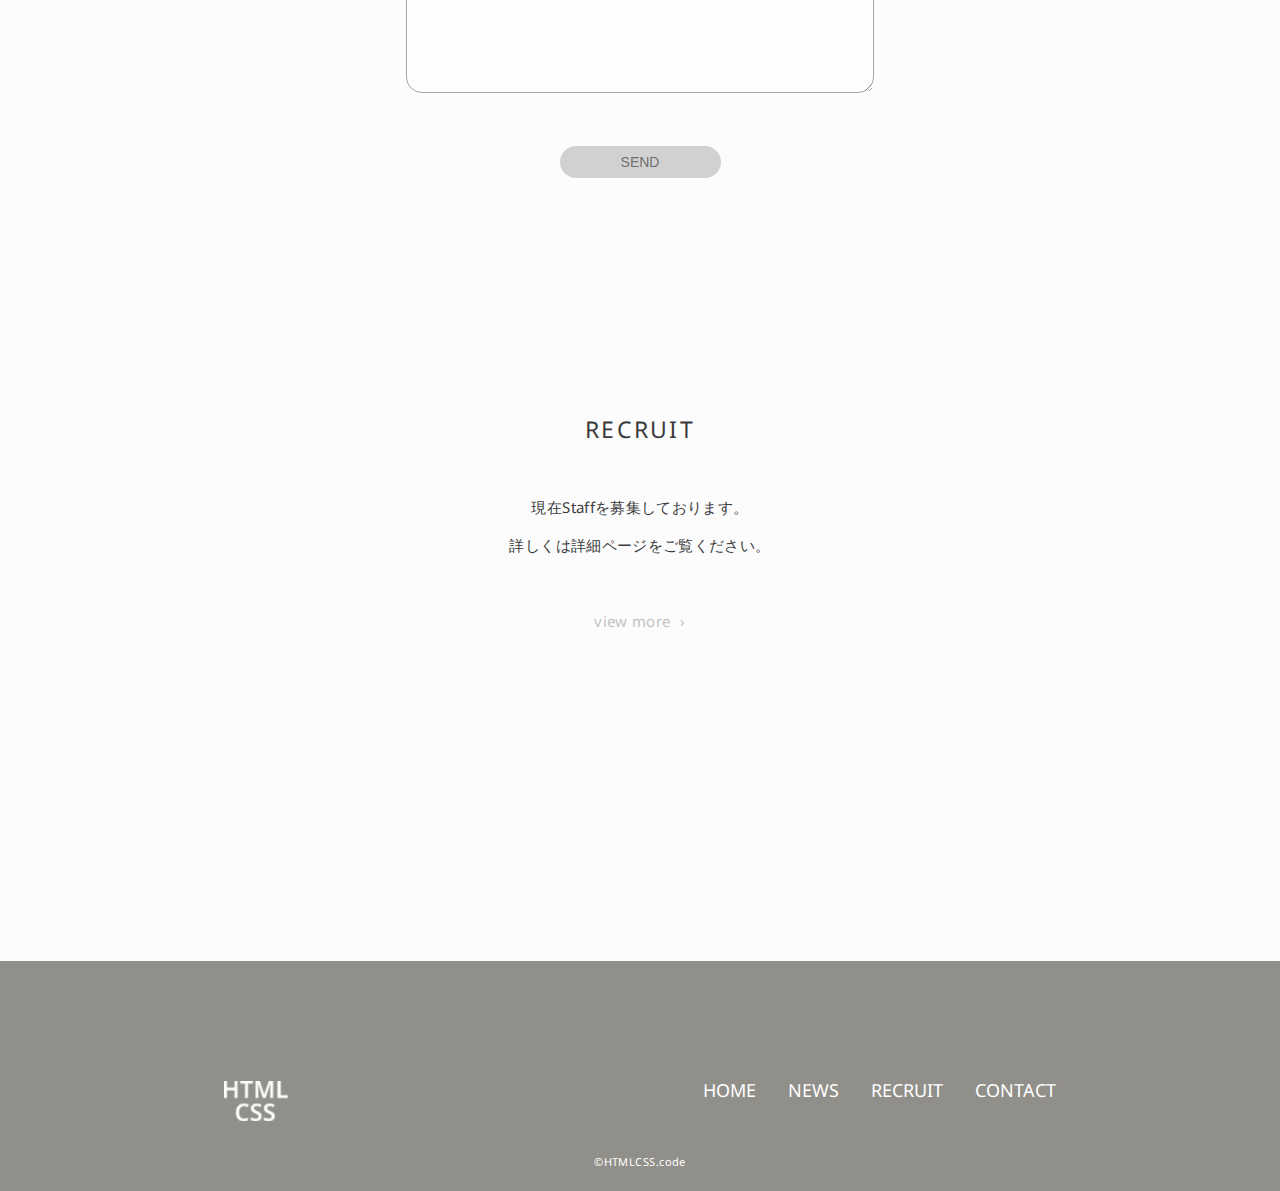
==== commit 4ead4522: "kaguya-home-css-responsive" ====
--- a/kaguya/index.html
+++ b/kaguya/index.html
@@ -26,15 +26,15 @@
     </header>
     <main class="main home-main">
         <div class="container">
-            <h1 class="home-title">We propose a life.</h1>
+            <h1 class="home-title"><span>We</span><span>propose</span><span>a life.</span></h1>
             <div class="home-div-main">
                 <section class="concept home-section">
                     <h2>暮らしを提案する。</h2>
                     <p>
-                        私たちは、家具を売るのではなく、お客様の理想とする
-                        「暮らし」を提案します。
-                        仕事で疲れた後に帰りたくなる、
-                        今日も１日頑張ろうと思える、
+                        <span class="narrow">私たちは、家具を売るのではなく、</span><span class="narrow wide">お客様の理想とする</span>
+                        <span class="narrow wide">「暮らし」を提案します。</span>
+                        <span class="narrow wide">仕事で疲れた後に帰りたくなる、</span>
+                        <span class="narrow wide">今日も１日頑張ろうと思える、</span>
                         そんな空間をお客様と一緒に作り上げていくのが私たちの仕事です。
                     </p>
                 </section>
@@ -56,7 +56,7 @@
                 <section class="catalog home-section">
                     <h2>公式カタログ</h2>
                     <p>
-                        様々なスタイルをご提案いたします。オーダーメイドも可能です。
+                        <span class="narrow">様々なスタイルをご提案いたします。オーダーメイドも可能です。</span>
                         詳しくはカタログをご覧ください。
                     </p>
                     <button class="btn download">カタログをダウンロード</button>
@@ -68,13 +68,14 @@
                         <p><input type="email" name="email" placeholder="メールアドレス" class="input input-1line" /></p>
                         <p><textarea name="comment" id="comment" placeholder="お問い合わせ内容"
                                 class="input textarea"></textarea></p>
-                        <p><input type="submit" name="submit" value="SEND" class="btn input-send" /></p>
+                        <p><input type="submit" name="submit" value="SEND" class="btn input-send wide" /></p>
+                        <p><input type="submit" name="submit" value="Send" class="btn input-send narrow" /></p>
                     </form>
                 </section>
                 <section class="home-recruit home-section">
                     <h2>RECRUIT</h2>
                     <p>
-                        現在Staffを募集しております。
+                        <span>現在Staffを募集しております。</span>
                         詳しくは詳細ページをご覧ください。
                     </p>
                     <p class="view"><a href="recruit/index.html">view more</a></p>
--- a/kaguya/style.css
+++ b/kaguya/style.css
@@ -19,7 +19,6 @@
     font-size: 15px;
     letter-spacing: 0.36px;
     line-height: 2.5em;
-    white-space: pre-line;
     text-align: center;
 }
 .btn {
@@ -35,10 +34,27 @@
     color: #FFFFFF;
     background-color: #ABABAB;
 }
-.container {
-    padding-top: 274px;
-}
-
+.contact .narrow {
+    display: none;
+}
+@media screen and (max-width: 375px){
+    main h2 {
+        font-size: 24px;
+        letter-spacing: 2.4;
+    }
+    .main-home p {
+        font-size: 14px;
+        letter-spacing: 0.42;
+    }
+    .contact .narrow {
+        display: block;
+        font-size: 18px;
+        letter-spacing: 0.9px;
+    }
+    .contact .wide {
+        display: none;
+    }
+}
 /* ========== /共通 ========= */
 
 .header{
@@ -65,11 +81,31 @@
 .here a {
     color: #3B3B3B;
 }
+@media screen and (max-width: 375px){
+    .header {
+        background: #918F89;
+        background-image: url(images/logo_footer@2x.png);
+        background-repeat: no-repeat;
+        background-size: 40px 24px;
+        background-position: center;
+        position: fixed;
+        width: 100%;
+        box-sizing: border-box;
+        z-index: 100;
+    }
+    .header ul,
+    .header img {
+        display: none;
+    }
+}
 /* ====== /header ======= */
 
 .home-main {
     background-image: url(images/home_top.png);
     background-repeat: no-repeat;
+}
+.container {
+    padding-top: 274px;
 }
 main {
     max-width: 1280px;
@@ -88,6 +124,32 @@
     display: inline-block;
     margin-bottom: 333px;
 }
+@media screen and (max-width: 375px){
+    .home-main {
+        padding-top: 56px;
+        background-image: url(images/home_top_sp.png);
+        background-position: top 56px center;
+        background-size: auto 800px;
+    }
+    .container {
+        padding-top: 200px;
+    }
+    .home-title {
+        font-size: 39px;
+        line-height: 48px;
+        letter-spacing: 1.95px;
+        display: flex;
+        flex-direction: column;
+        background: none;
+        padding: 0;
+        margin-bottom: 312px;
+    }
+    .home-title span {
+        background: rgba(255,255,255,0.6);
+        padding: 16px 16px 16px 54px;
+        margin: 0 auto 16px 0;
+    }
+}
 .home-div-main{
     padding: 80px 88px;
 }
@@ -105,12 +167,47 @@
     font-size: 25px;
     letter-spacing: 2.5px;
     padding-top: 240px;
-    padding-bottom: 30px;
+    padding-bottom: 71px;
 }
 .concept p {
     font-size: 12px;
     padding-bottom: 90px;
-}/* /concept */
+}
+.concept .wide::after {
+    content: "\A";
+    white-space: pre;
+}
+
+@media screen and (max-width: 375px){
+    .home-div-main {
+        padding: 88px 24px 0;
+    }
+    .concept {
+        height: 576px;
+        background-image: url(images/concept_sp.png);
+        background-size: 328px 264px;
+        background-position:  top 312px left 0px;
+    }
+    .concept h2,
+    .concept p {
+        padding: 0;
+        text-align: center;
+    }
+    .concept h2 {
+        font-size: 21px;
+        letter-spacing: 2.1px;
+        padding-bottom: 32px;
+    }
+    .concept p {
+        font-size: 14px;
+        letter-spacing: 0.42px;
+    }
+    .concept .narrow::after {
+        content: "\A";
+        white-space: pre;
+    }
+}
+/* /concept */
 .news ul {
     display: flex;
     justify-content: center;
@@ -159,8 +256,41 @@
 .view a {
     padding-right: 10px;
 }
-.view::after{
-    content: "›";    
+.view::after {
+    content: "›"; 
+}
+@media screen and (max-width: 375px){
+    .home-main .news {
+        height: 976px;
+    }
+    .news ul {
+        flex-wrap: wrap;
+    }
+    .news li {
+        margin: 0;
+        width: 272px;
+        height: 272px;
+        background-size: 272px;
+        margin-bottom: 24px;
+    }
+    .news li p {
+        width: 272px;
+        height: 272px;
+        line-height: 272px;
+        background-color: rgba(0, 0, 0, 0.6);
+        font-size: 15px;
+    }
+    .view {
+        padding-top: 6px;
+        padding-bottom: 8px;
+        opacity: 1;
+    }
+    .view a {
+        font-size: 18px;
+    }
+    .view::after {
+        color: #919191;
+    }
 }
 
 .download {
@@ -169,6 +299,20 @@
     font-size: 18px;
     letter-spacing: 1.8px;
 }
+.catalog .narrow::after {
+    content: "\A";
+    white-space: pre;
+}
+@media screen and (max-width: 375px){
+    .catalog p {
+        font-size: 14px;
+        line-height: 27px;
+    }
+    .download {
+        width: 280px;
+    }
+}
+
 .input {
     width: 454px;
     border: 1px solid #707070;
@@ -177,7 +321,7 @@
     border-radius: 16px;
     font-family: "Noto Sans";
 }
-.input-1line{ 
+.input-1line { 
     height: 32px;
     margin-bottom: 24px;
 }
@@ -190,8 +334,35 @@
     height: 32px;
     font-size: 14px;
 }
-.home-recruit h2{
-    padding-bottom: 18px;
+@media screen and (max-width:375px){
+    .input {
+        width: 286px;
+        border: 0.5px solid #707070;
+        border-radius: 11px;
+        padding-left: 17px;
+        font-size: 14px;
+    }
+    .input-1line {
+        margin-bottom: 16px;
+    }
+    .input-send {
+        width: 173px;
+        height: 48px;
+        margin-top: 32px;
+        
+    }
+}
+.home-recruit h2 {
+    padding-bottom: 48px;
+}
+.home-recruit span::after {
+    content: "\A";
+    white-space: pre;
+}
+@media screen and (max-width: 375px){
+    .home-recruit h2 {
+        padding-bottom: 32px;
+    }
 }
 
 /* =========== footer ========== */
@@ -219,6 +390,27 @@
     letter-spacing: 0.44px;
     text-align: center;
     color: #FFFFFF;
+}
+@media screen and (max-width: 375px){
+    .footer {
+        padding: 72px 0 32px;
+        height: 232px;
+        box-sizing: border-box;
+    }
+    .footer-inner {
+        justify-content: center;
+        margin-bottom: 82px;
+    }
+    .footer img {
+        width: 52px;
+        height: 32px;
+    }
+    .footer ul {
+        display: none;
+    }
+    .copyright {
+        font-size: 10px;
+    }
 }
 
 /* ====== news,recruit,contact ===== */
@@ -241,15 +433,15 @@
     background-image: url(images/contact_top.png);
     color: #FCFCFC;
 }
-.news, .recruit, .contact {
+.news-main, .recruit-main, .contact-main {
     text-align: center;
     padding-top: 160px;
     padding-bottom: 320px;
 }
-.contact > p {
+.contact-main > p {
     padding-bottom: 72px;
 }
-.recruit h2 {
+.recruit-main h2 {
     padding-bottom: 32px;
 }
 
@@ -265,26 +457,26 @@
     border-right: 1px solid #707070;
 }
 th {
-   width: 144px;
+    width: 144px;
     background-color: #DCDBD9;
     vertical-align: middle;
 }
 .top-left {
-        border-radius: 4px 0 0 0; 
-        border-top: 1px solid #707070;
-        border-left:  1px solid #707070;
-    }
+    border-radius: 4px 0 0 0; 
+    border-top: 1px solid #707070;
+    border-left:  1px solid #707070;
+}
 .top-right {
-        border-radius: 0 4px 0 0;
-        border-top: 1px solid #707070;
-    }
+    border-radius: 0 4px 0 0;
+    border-top: 1px solid #707070;
+}
 .bottom-left {
-        border-radius: 0 0 0 4px;
-        border-left: 1px solid #707070;
-    }
+    border-radius: 0 0 0 4px;
+    border-left: 1px solid #707070;
+}
 .bottom-right {
-        border-radius: 0 0 4px 0;
-    }
+    border-radius: 0 0 4px 0;
+}
 
 td {
     text-align: left;
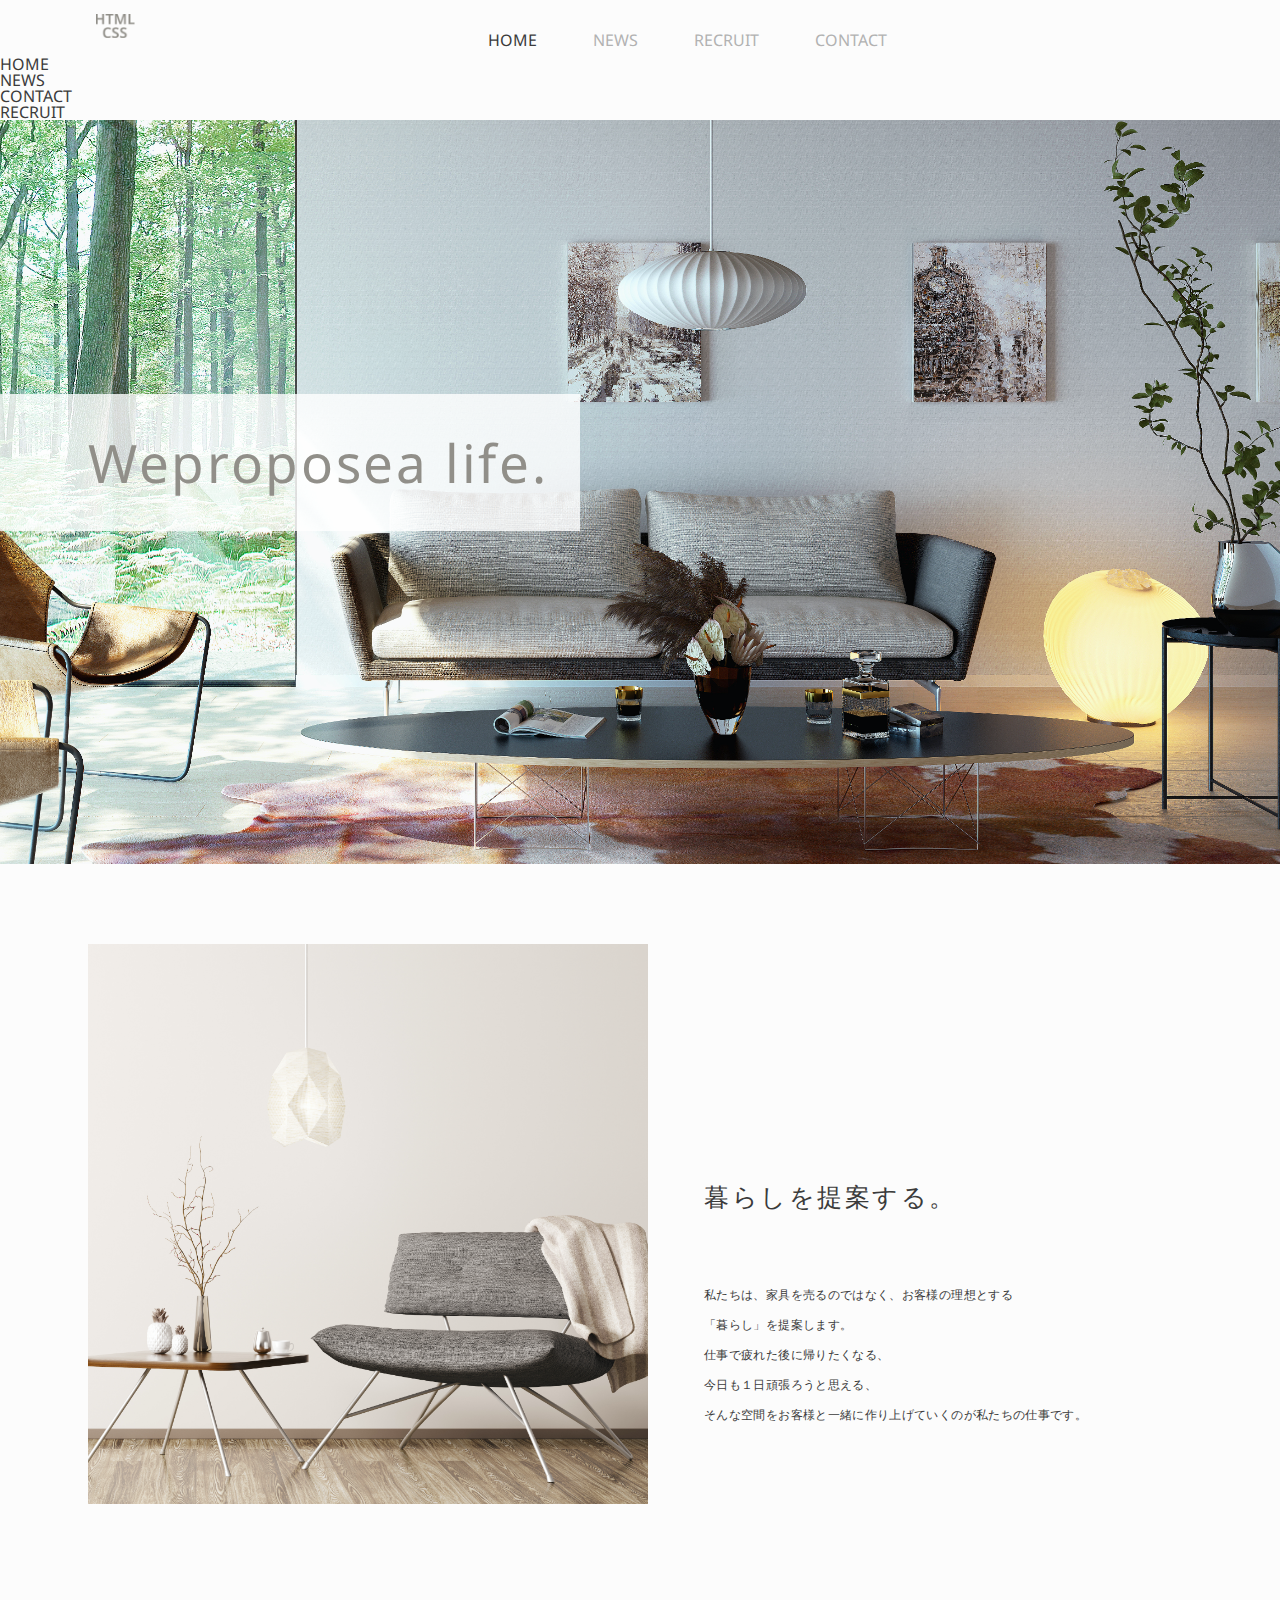
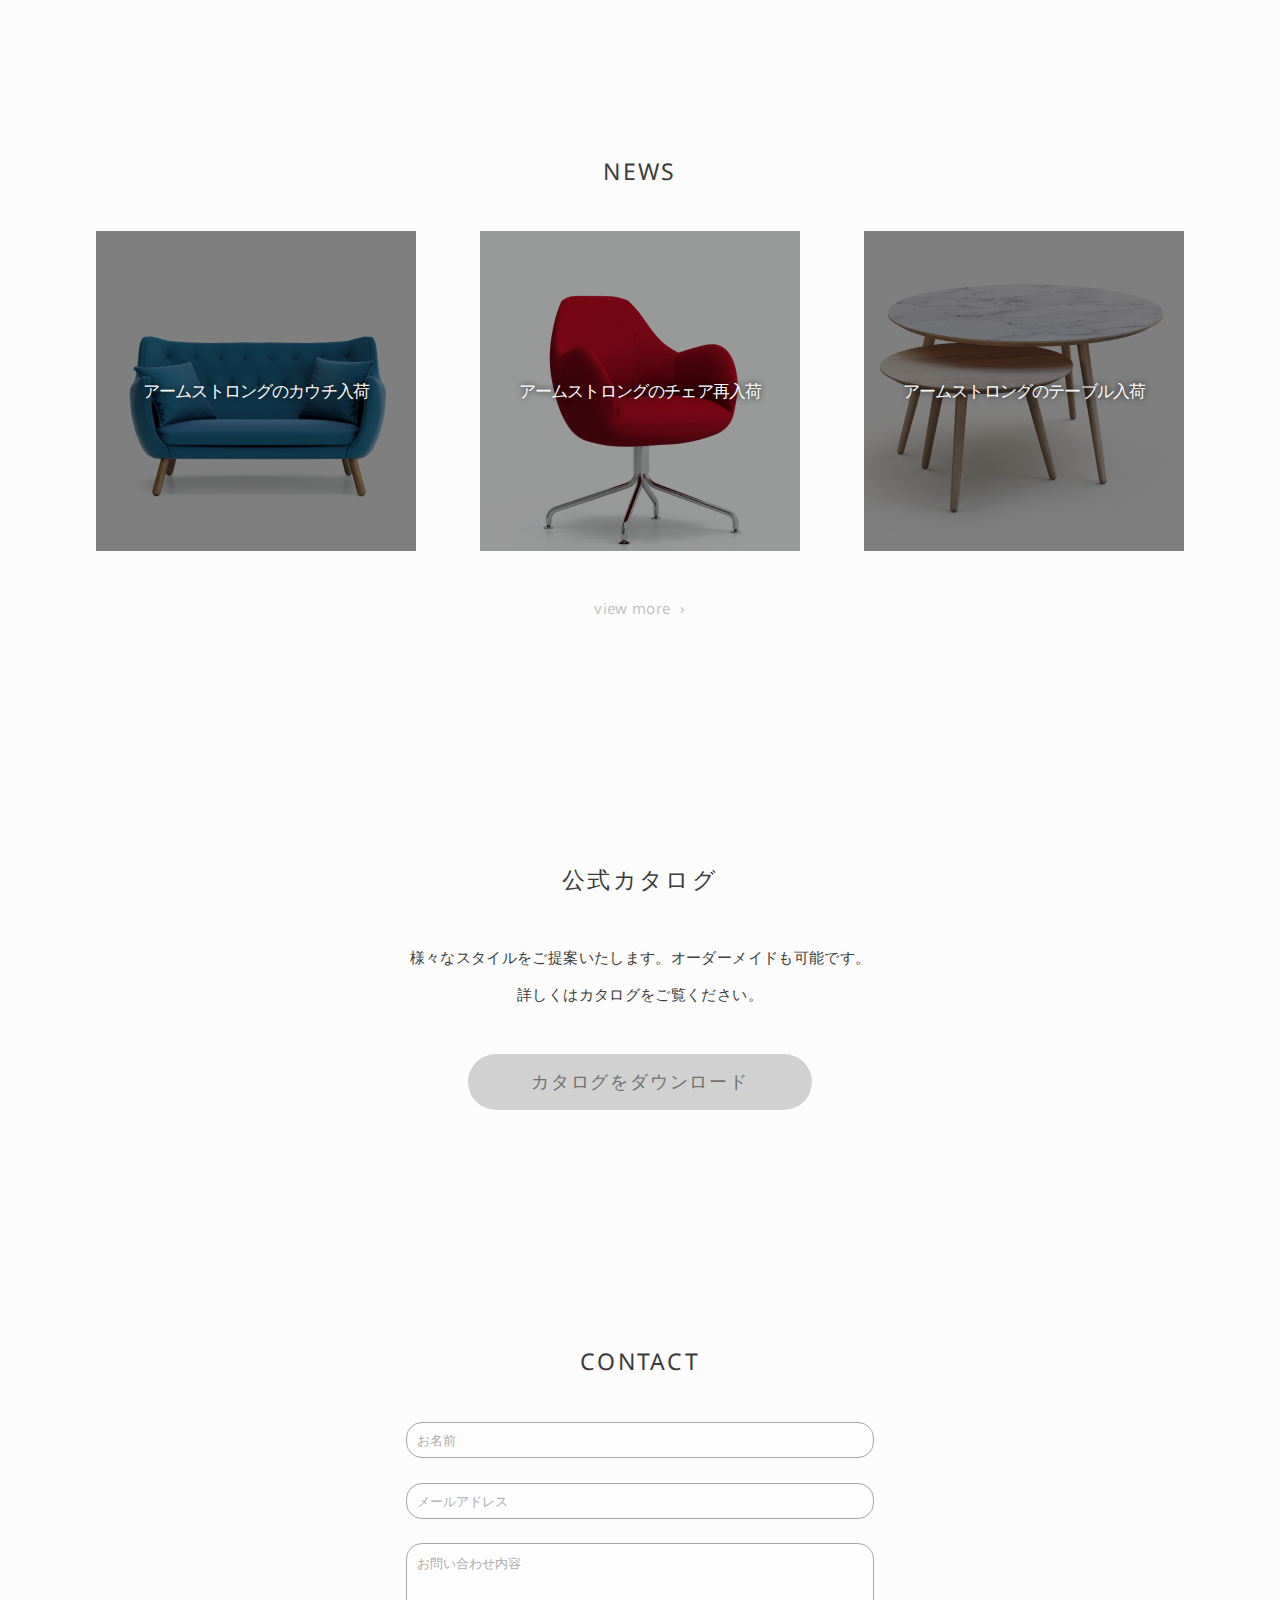
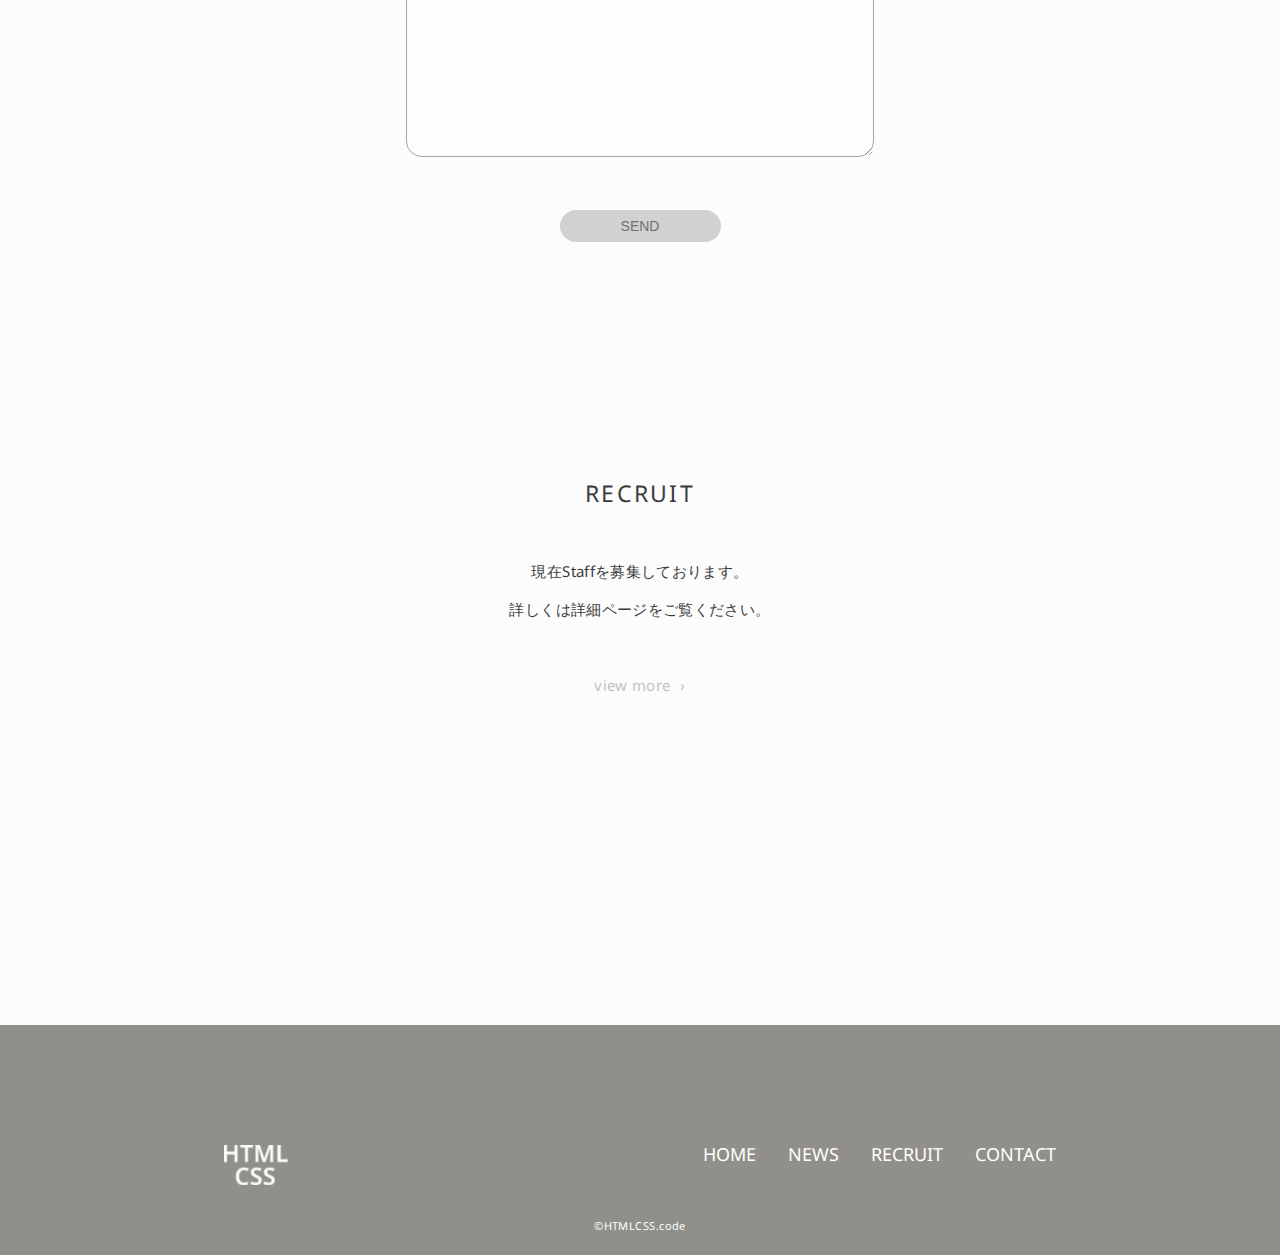
==== commit 7dafcf42: "Add:js,jQueryの読み込み、iconとメニューの実装" ====
--- a/kaguya/index.html
+++ b/kaguya/index.html
@@ -22,8 +22,23 @@
                 <li><a href="recruit/index.html">RECRUIT</a></li>
                 <li><a href="contact/index.html">CONTACT</a></li>
             </ul>
+            <div class="menu-btn">
+                <div class="menu-icon">
+                    <span class="bar1"></span>
+                    <span class="bar2"></span>
+                    <span class="bar3"></span>
+                </div>
+            </div>
         </div><!-- /.header -->
     </header>
+    <div class="nav-menu">
+        <ul>
+            <li><a href="index.html">HOME</a></li>
+            <li><a href="news/index.html">NEWS</a></li>
+            <li><a href="contact/index.html">CONTACT</a></li>
+            <li><a href="recruit/index.html">RECRUIT</a></li>
+        </ul>
+    </div>
     <main class="main home-main">
         <div class="container">
             <h1 class="home-title"><span>We</span><span>propose</span><span>a life.</span></h1>
@@ -68,8 +83,8 @@
                         <p><input type="email" name="email" placeholder="メールアドレス" class="input input-1line" /></p>
                         <p><textarea name="comment" id="comment" placeholder="お問い合わせ内容"
                                 class="input textarea"></textarea></p>
-                        <p><input type="submit" name="submit" value="SEND" class="btn input-send wide" /></p>
-                        <p><input type="submit" name="submit" value="Send" class="btn input-send narrow" /></p>
+                        <p><input type="submit" name="submit" value="SEND" class="btn input-send input-wide" /></p>
+                        <p><input type="submit" name="submit" value="Send" class="btn input-send input-narrow" /></p>
                     </form>
                 </section>
                 <section class="home-recruit home-section">
@@ -100,6 +115,9 @@
             </div>
         </div><!-- /.footer -->
     </footer>
+
+    <script src="jquery-3.5.1.min.js"></script>
+    <script src="main.js"></script>
 </body>
 
-</html>+</html>
--- a/kaguya/style.css
+++ b/kaguya/style.css
@@ -34,25 +34,12 @@
     color: #FFFFFF;
     background-color: #ABABAB;
 }
-.contact .narrow {
-    display: none;
-}
 @media screen and (max-width: 375px){
     main h2 {
         font-size: 24px;
-        letter-spacing: 2.4;
     }
     .main-home p {
         font-size: 14px;
-        letter-spacing: 0.42;
-    }
-    .contact .narrow {
-        display: block;
-        font-size: 18px;
-        letter-spacing: 0.9px;
-    }
-    .contact .wide {
-        display: none;
     }
 }
 /* ========== /共通 ========= */
@@ -84,7 +71,7 @@
 @media screen and (max-width: 375px){
     .header {
         background: #918F89;
-        background-image: url(images/logo_footer@2x.png);
+        background-image: url(images/logo_footer.png);
         background-repeat: no-repeat;
         background-size: 40px 24px;
         background-position: center;
@@ -125,10 +112,11 @@
     margin-bottom: 333px;
 }
 @media screen and (max-width: 375px){
+    main {
+        max-width: 375px;
+    }
     .home-main {
-        padding-top: 56px;
         background-image: url(images/home_top_sp.png);
-        background-position: top 56px center;
         background-size: auto 800px;
     }
     .container {
@@ -334,6 +322,9 @@
     height: 32px;
     font-size: 14px;
 }
+.input-narrow {
+    display: none;
+}
 @media screen and (max-width:375px){
     .input {
         width: 286px;
@@ -345,11 +336,18 @@
     .input-1line {
         margin-bottom: 16px;
     }
+    .input-wide {
+        display: none;
+    }
+    .input-narrow {
+        display: block;
+    }
     .input-send {
         width: 173px;
         height: 48px;
         margin-top: 32px;
-        
+        font-size: 18px;
+        letter-spacing: 0.9px;
     }
 }
 .home-recruit h2 {
@@ -421,7 +419,6 @@
     padding: 191px 959px 224px 228px;
     box-sizing: border-box;
     color: #918F89;
-    font-weight: 300;
 }
 .news-title {
     background-image: url(images/news_top.png);
@@ -431,18 +428,75 @@
 }
 .contact-title {
     background-image: url(images/contact_top.png);
-    color: #FCFCFC;
+}
+.contact-title a {
+    color: #FFFFFF;
 }
 .news-main, .recruit-main, .contact-main {
     text-align: center;
     padding-top: 160px;
     padding-bottom: 320px;
 }
+.recruit-main h2 {
+    padding-bottom: 32px;
+}
 .contact-main > p {
     padding-bottom: 72px;
 }
-.recruit-main h2 {
-    padding-bottom: 32px;
+.contact-main .h2-narrow {
+    display: none;
+}
+.link-next {
+    pointer-events: none;
+}
+@media screen and (max-width: 375px){
+    .title {
+        height: 704px;
+        background: none;
+        padding: 0;
+        text-align: center;
+        font-size: 25px;
+    }
+    .link-next {
+        pointer-events: auto;
+    }
+    .news-title {
+        background-image: url(images/news_top_sp.png);
+    }
+    .recruit-title {
+        background-image: url(images/recruit_top_sp.png);
+    }
+    .contact-title {
+        background-image: url(images/contact_top_sp.png);
+    }
+    .contact-title a {
+        color: #FFFFFF;
+    }
+    .news-main h2 {
+        padding-bottom: 32px;
+        font-size: 22px;
+    }
+    .recruit-main h2 {
+        padding-bottom: 40px;
+        font-size: 23px;
+    }
+    .contact-main h2 {
+        padding-bottom: 32px;
+    }
+    .link-next {
+        display: block;
+        height: 648px;
+        padding-top:  256px;
+    }
+    .contact-main > p {
+        display: none;
+    }
+    .contact-main .h2-wide {
+        display: none;
+    }
+    .contact-main .h2-narrow {
+        display: block;
+    }
 }
 
 /* ======== recruit-table ======== */
@@ -498,3 +552,26 @@
 .dot li::before {
     content: "・";
 }
+@media screen and (max-width: 375px){
+    table {
+        width: 344px;
+        box-sizing: border-box;
+        margin: 0 15px;
+    }
+    th {
+        font-size: 14px;
+        width: 62px;
+    }
+    td {
+        padding-left: 21px;
+    }
+    table p {
+        font-size: 13px;
+    }
+    table li {
+        font-size: 13px;
+    }
+    table p:first-of-type {
+        font-size: 15px;
+    }
+}